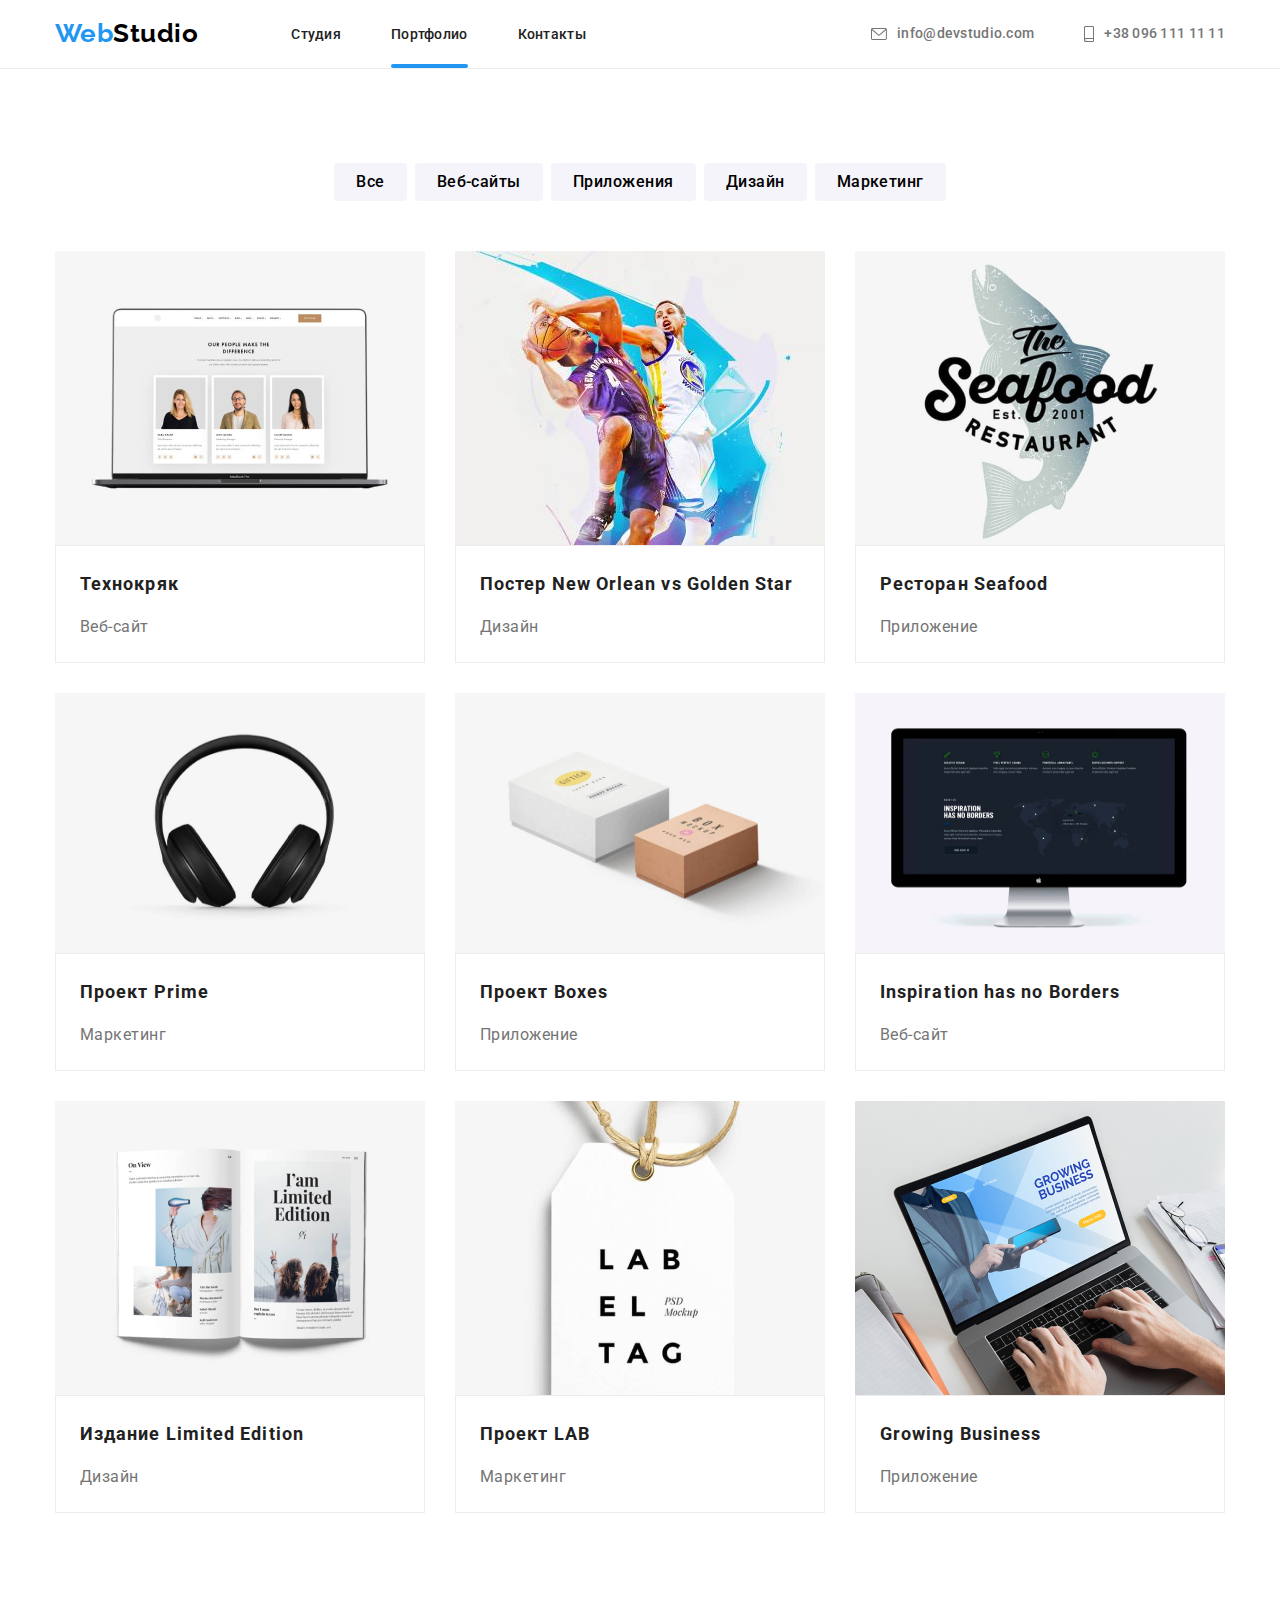
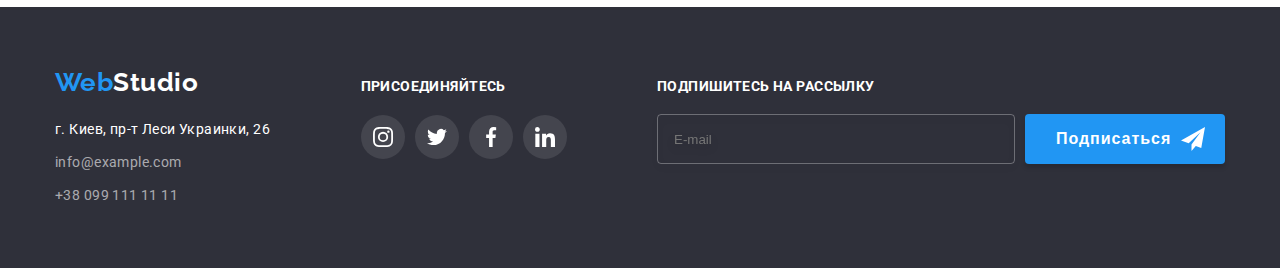
==== portfolio.html @ 91a2c008 "+" ====
<!DOCTYPE html>
<html lang="ru">
  <head>
    <meta charset="UTF-8" />
    <meta http-equiv="X-UA-Compatible" content="IE=edge" />
    <meta name="viewport" content="width=device-width, initial-scale=1.0" />
    <title>Portfolio</title>
    <link
      href="https://fonts.googleapis.com/css2?family=Oleo+Script&family=Raleway:wght@700&family=Roboto:wght@400;500;700;900&display=swap"
      rel="stylesheet"
    />
    <link
      rel="stylesheet"
      href="https://cdnjs.cloudflare.com/ajax/libs/modern-normalize/1.1.0/modern-normalize.min.css"
      integrity="sha512-wpPYUAdjBVSE4KJnH1VR1HeZfpl1ub8YT/NKx4PuQ5NmX2tKuGu6U/JRp5y+Y8XG2tV+wKQpNHVUX03MfMFn9Q=="
      crossorigin="anonymous"
      referrerpolicy="no-referrer"
    />
    <link rel="stylesheet" href="./css/styles.css" />
  </head>

  <body class="page">
    <!--header-->

    <header class="page-header header-portfolio">
      <div class="container">
        <nav class="nav-logo">
          <a href="/" class="logo"> <span class="logo-blu">Web</span>Studio</a>
          <ul class="site-nav">
            <li><a href="./index.html">Студия</a></li>
            <li class="bt-portfolio"><a href="./portfolio.html">Портфолио</a></li>
            <li class="bt-contakt"><a href="">Контакты</a></li>
          </ul>
        </nav>

        <ul class="contacts">
          <li class="contacts-mail">
            <a class="mail-link" href="mailto:info@devstudio.com">
              <svg class="mail">
                <use href="./image/symbol-defs-hover.svg#icon-mail"></use>
              </svg>
              info@devstudio.com
            </a>
          </li>
          <li class="contacts-tel">
            <a class="tel-link" href="tel:+380961111111">
              <svg class="tel">
                <use href="./image/symbol-defs-hover.svg#icon-smartphone"></use>
              </svg>
              +38 096 111 11 11
            </a>
          </li>
        </ul>
      </div>
    </header>
    <!--body-->

    <main>
      <section class="portfolio">
        <div class="container">
          <h1 class="visually-hidden">Фильтр</h1>
          <ul class="list-filter">
            <li><button type="button" class="filter-button">Все</button></li>
            <li><button type="button" class="filter-button">Веб-сайты</button></li>
            <li><button type="button" class="filter-button">Приложения</button></li>
            <li><button type="button" class="filter-button">Дизайн</button></li>
            <li><button type="button" class="filter-button">Маркетинг</button></li>
          </ul>
          <!-- </div> -->
          <!-- </section> -->

          <!-- <section class="portfolio-title-work"> -->
          <div class="portfolio-work">
            <h2 class="visually-hidden">work</h2>
            <ul class="work">
              <li>
                <div class="card-work">
                  <span class="img-work">
                    <img src="./image/8.jpg" alt="Технокряк" width="370" height="294" />

                    <p class="open-card">
                      Ресурс предлагает комплексные предложения с разным уровнем функционала и
                      сервисов. Все это позволит посетителю получить исчерпывающие сведения о
                      компании или частном лице.
                    </p>
                  </span>
                  <div class="card-work-name">
                    <h3 class="work-title">Технокряк</h3>
                    <p class="work-text">Веб-сайт</p>
                  </div>
                </div>
              </li>
              <li>
                <div class="card-work">
                  <span class="img-work"
                    ><img
                      class="img-work"
                      src="./image/9.jpeg"
                      alt="Постер New Orlean vs Golden Star"
                      width="370"
                      height="294"
                    />
                    <p class="open-card">
                      Ресурс предлагает комплексные предложения с разным уровнем функционала и
                      сервисов. Все это позволит посетителю получить исчерпывающие сведения о
                      компании или частном лице.
                    </p></span
                  >
                  <div class="card-work-name">
                    <h3 class="work-title">Постер New Orlean vs Golden Star</h3>
                    <p class="work-text">Дизайн</p>
                  </div>
                </div>
              </li>
              <li>
                <div class="card-work">
                  <span class="img-work"
                    ><img
                      class="img-work"
                      src="./image/10.jpg"
                      alt="Ресторан Seafood"
                      width="370"
                      height="294"
                    />
                    <p class="open-card">
                      Ресурс предлагает комплексные предложения с разным уровнем функционала и
                      сервисов. Все это позволит посетителю получить исчерпывающие сведения о
                      компании или частном лице.
                    </p></span
                  >

                  <div class="card-work-name">
                    <h3 class="work-title">Ресторан Seafood</h3>
                    <p class="work-text">Приложение</p>
                  </div>
                </div>
              </li>
              <li>
                <div class="card-work">
                  <span class="img-work"
                    ><img
                      class="img-work"
                      src="./image/11.jpg"
                      alt="Проект Prime"
                      width="370"
                      height="260"
                    />
                    <p class="open-card">
                      Ресурс предлагает комплексные предложения с разным уровнем функционала и
                      сервисов. Все это позволит посетителю получить исчерпывающие сведения о
                      компании или частном лице.
                    </p></span
                  >

                  <div class="card-work-name">
                    <h3 class="work-title">Проект Prime</h3>
                    <p class="work-text">Маркетинг</p>
                  </div>
                </div>
              </li>
              <li>
                <div class="card-work">
                  <span class="img-work"
                    ><img
                      class="img-work"
                      src="./image/12.jpg"
                      alt="Проект Boxes"
                      width="370"
                      height="260"
                    />
                    <p class="open-card">
                      Ресурс предлагает комплексные предложения с разным уровнем функционала и
                      сервисов. Все это позволит посетителю получить исчерпывающие сведения о
                      компании или частном лице.
                    </p></span
                  >

                  <div class="card-work-name">
                    <h3 class="work-title">Проект Boxes</h3>
                    <p class="work-text">Приложение</p>
                  </div>
                </div>
              </li>
              <li>
                <div class="card-work">
                  <span class="img-work"
                    ><img
                      class="img-work"
                      src="./image/13.jpg"
                      alt="Inspiration has no Borders"
                      width="370"
                      height="260"
                    />
                    <p class="open-card">
                      Ресурс предлагает комплексные предложения с разным уровнем функционала и
                      сервисов. Все это позволит посетителю получить исчерпывающие сведения о
                      компании или частном лице.
                    </p></span
                  >

                  <div class="card-work-name">
                    <h3 class="work-title">Inspiration has no Borders</h3>
                    <p class="work-text">Веб-сайт</p>
                  </div>
                </div>
              </li>
              <li>
                <div class="card-work">
                  <span class="img-work"
                    ><img
                      class="img-work"
                      src="./image/14.jpg"
                      alt="Издание Limited Edition"
                      width="370"
                      height="294"
                    />
                    <p class="open-card">
                      Ресурс предлагает комплексные предложения с разным уровнем функционала и
                      сервисов. Все это позволит посетителю получить исчерпывающие сведения о
                      компании или частном лице.
                    </p></span
                  >

                  <div class="card-work-name">
                    <h3 class="work-title">Издание Limited Edition</h3>
                    <p class="work-text">Дизайн</p>
                  </div>
                </div>
              </li>
              <li>
                <div class="card-work">
                  <span class="img-work"
                    ><img
                      class="img-work"
                      src="./image/15.jpg"
                      alt="Проект LAB"
                      width="370"
                      height="294"
                    />
                    <p class="open-card">
                      Ресурс предлагает комплексные предложения с разным уровнем функционала и
                      сервисов. Все это позволит посетителю получить исчерпывающие сведения о
                      компании или частном лице.
                    </p></span
                  >

                  <div class="card-work-name">
                    <h3 class="work-title">Проект LAB</h3>
                    <p class="work-text">Маркетинг</p>
                  </div>
                </div>
              </li>
              <li>
                <div class="card-work">
                  <span class="img-work"
                    ><img
                      class="img-work"
                      src="./image/16.jpg"
                      alt="Growing Business"
                      width="370"
                      height="294"
                    />
                    <p class="open-card">
                      Ресурс предлагает комплексные предложения с разным уровнем функционала и
                      сервисов. Все это позволит посетителю получить исчерпывающие сведения о
                      компании или частном лице.
                    </p></span
                  >

                  <div class="card-work-name">
                    <h3 class="work-title">Growing Business</h3>
                    <p class="work-text">Приложение</p>
                  </div>
                </div>
              </li>
            </ul>
          </div>
        </div>
      </section>
    </main>

    <!--footer-->

    <footer>
      <section class="section-footer">
        <div class="container">
          <div class="footer-adress-blok">
            <a href="/" class="logo logo-footer">
              <span class="logo-blu">Web</span><span class="logo-white">Studio</span></a
            >
            <address>
              <div class="adress">
                <ul class="adress-list">
                  <li class="logo-adress">
                    <a
                      href="https://www.google.com/maps/place/%D0%B1%D1%83%D0%BB.+%D0%9B%D0%B5%D1%81%D0%B8+%D0%A3%D0%BA%D1%80%D0%B0%D0%B8%D0%BD%D0%BA%D0%B8,+26,+%D0%9A%D0%B8%D0%B5%D0%B2,+02000/@50.4265807,30.5383858,17z/data=!3m1!4b1!4m5!3m4!1s0x40d4cf0e033ecbe9:0x57a4dffefec77da0!8m2!3d50.4265807!4d30.5383858"
                    >
                      г. Киев, пр-т Леси Украинки, 26</a
                    >
                  </li>

                  <li class="logo-mail"><a href="mailto:info@example.com">info@example.com</a></li>

                  <li class="logo-tel"><a href="tel:+380991111111">+38 099 111 11 11</a></li>
                </ul>
              </div>
              </div>
            </address>
          
          <div class="footer-social">
            <h3 class="footer-social-title">присоединяйтесь</h3>
            <ul class="footer-social-list">
              <li class="">
                <a href="./portfolio.html" class="social-link-footer">
                  <svg class="icon-team" widht="20px" height="20px">
                    <use href="./image/symbol-defs-hover.svg#icon-instagram"></use>
                  </svg>
                </a>
              </li>
              <li class="">
                <a href="./portfolio.html" class="social-link-footer">
                  <svg widht="20px" height="20px">
                    <use href="./image/symbol-defs-hover.svg#icon-twitter"></use>
                  </svg>
                </a>
              </li>
              <li class="">
                <a href="./portfolio.html" class="social-link-footer">
                  <svg widht="20px" height="20px">
                    <use href="./image/symbol-defs-hover.svg#icon-facebook"></use>
                  </svg>
                </a>
              </li>
              <li class="">
                <a href="./portfolio.html" class="social-link-footer">
                  <svg widht="20px" height="20px">
                    <use href="./image/symbol-defs-hover.svg#icon-linkedin"></use>
                  </svg>
                </a>
              </li>
            </ul>
          </div>
                       <div class="online-form">
                <h2 class="online__title">Подпишитесь на рассылку</h2>
                <div class="send">
                <label for="mail" class="online-label"></label>
                <input type="mailto" name="mail" id="mail-f" class="online-input" placeholder="E-mail"/>
                <button class="online-bt">Подписаться  <svg class="icon-send" width="24px" height="24px">
                  <use href='./image/symbol-defs-hover.svg#icon-send'></use>
                </svg></button>
               
              </div>
              </div>
        </div>
      </section>
    </footer>
  </body>
</html>
---- css/styles.css ----
/* html {
  box-sizing: border-box;
}
*,
*::before,
*::after {
  box-sizing: inherit;
  margin: 0;
} */

*,
*::before,
*::after {
  box-sizing: border-box;
  margin: 0px;
}

img {
  display: block;
}

:root {
  --primary-text-color: #757575;
  --title-text-color: #212121;
  --accent-text-color: #2196f3;
  --box-sizing: 1200px;
}
.page {
  background: #ffffff;
  color: var(--primary-text-color);
  font-family: roboto, sans-serif;
  letter-spacing: 0.03em;
}

ul {
  list-style: none;
  padding: 0px;
  margin: 0px;
}

h1,
h2,
h3,
h4,
h5,
h6,
p,
ul,
ol {
  box-sizing: border-box;
}

a {
  text-decoration: none;
}
.visually-hidden {
  position: absolute;
  width: 1px;
  height: 1px;
  margin: -1px;
  border: 0;
  padding: 0;
  white-space: nowrap;
  clip-path: inset(100%);
  clip: rect(0 0 0 0);
  overflow: hidden;
}

/* * * {
  outline: 2px solid red;
} */

.container {
  width: var(--box-sizing);
  margin-left: auto;
  margin-right: auto;
}

/* =====хедер======= */

.page-header {
  /* padding-top: 24px;
  padding-bottom: 25px; */
  background: #ffffff;
}

.page-header .container {
  box-sizing: border-box;
  width: var(--box-sizing);
  display: flex;
  /* height: 80px; */
  align-items: center;
  margin: auto;
  padding-left: 15px;
  padding-right: 15px;
  /* outline: 2px solid red; */
}

.nav-logo {
  display: flex;
  align-items: center;
  margin-left: 0px;
}
/* .page-header {
  display: flex;
  align-items: center;
} */

/* логотип */
.logo {
  font-family: 'Raleway';
  color: #000000;
  font-size: 26px;
  line-height: 1.2;
  font-weight: 700;
  text-decoration: none;
  margin-right: 93px;
}
.logo-blu {
  color: var(--accent-text-color);
}
/* навигация */
.site-nav {
  display: flex;
  flex-direction: row;
  gap: 50px;
}

.site-nav li {
  padding-top: 24px;
  padding-bottom: 25px;
}

.site-nav a {
  color: var(--title-text-color);
  font-size: 14px;
  letter-spacing: 0.02em;
  font-weight: 500;
  font-size: 14px;
  line-height: 1.14;
  transition-property: color;
  transition-duration: 250ms;
  transition-timing-function: cubic-bezier(0.4, 0, 0.2, 1);
}
.site-nav a:hover,
.site-nav a:focus {
  color: var(--accent-text-color);
}
/* контакты */
.contacts a {
  color: var(--primary-text-color);
  font-weight: 500;
  font-size: 14px;
  line-height: 1.14;
  letter-spacing: 0.02em;
  text-decoration: none;
  margin: 0;
  display: flex;
  align-items: center;
  justify-content: space-between;
}
.contacts {
  display: flex;
  gap: 50px;
  margin-left: auto;
  align-items: center;
}

.mail-link {
  transition-property: color;
  transition-duration: 250ms;
  transition-timing-function: cubic-bezier(0.4, 0, 0.2, 1);
}

.tel-link {
  transition-property: color;
  transition-duration: 250ms;
  transition-timing-function: cubic-bezier(0.4, 0, 0.2, 1);
}

.contacts-mail:hover a,
.contacts-tel:hover a,
.contacts-mail:hover .mail,
.contacts-tel:hover .tel,
.contacts a:focus,
.contacts .mail-link:focus svg,
.contacts .tel-link:focus svg {
  color: var(--accent-text-color);
  fill: var(--accent-text-color);
}
.mail {
  display: block;
  width: 16px;
  height: 12px;
  padding: 0;
  border: 0;
  margin-right: 10px;
  fill: var(--primary-text-color);
  transition-property: fill;
  transition-duration: 250ms;
  transition-timing-function: cubic-bezier(0.4, 0, 0.2, 1);
}
.tel {
  display: block;
  width: 10px;
  height: 16px;
  padding: 0;
  border: 0;
  margin-right: 10px;
  fill: var(--primary-text-color);
  transition-property: fill;
  transition-duration: 250ms;
  transition-timing-function: cubic-bezier(0.4, 0, 0.2, 1);

  /* outline: 2px solid red; */
}

/* .bt-studio{
border-bottom: #2196f3 4px solid;
border-radius: 4px;
} */

.bt-studio,
.bt-portfolio {
  position: relative;
}

.bt-studio::after,
.bt-portfolio::after {
  content: '';
  position: absolute;
  width: 100%;
  height: 4px;
  background: #2196f3;
  border-radius: 2px;

  bottom: 0;
  left: 0%;
  /* transform: translateY(-100%); */
}

/*========= hero ===========*/

.hero {
  padding-top: 200px;
  padding-bottom: 200px;
  background-color: #c4c4c4;
  background-image: linear-gradient(rgba(47, 48, 58, 0.4), rgba(47, 48, 58, 0.4)),
    url(../image/hero.jpeg);
  max-width: 1600px;
  background-position: 50% 50%;
  background-repeat: no-repeat;
  margin: auto;
}

.hero .container {
  width: 1200px;
  margin: auto;
}

/* .hero ::before {
  display: block;
  background-image: url(../image/hero.jpeg);
  background: rgba(47, 48, 58, 0.4);
  background-size: contain;
  background-position: center;
} */

.hero-title,
.hero-button {
  color: #ffffff;
  /* color: #1fda9b; */
}
.hero-title {
  width: 696px;
  font-weight: 900;
  font-size: 44px;
  line-height: 1.36;
  text-align: center;
  letter-spacing: 0.06em;
  margin: auto;
  padding-bottom: 30px;
}

/* button */
.hero-button {
  /* width: 200px;
  height: 50px; */
  background-color: #2196f3;
  font-family: inherit;
  box-shadow: 0px 4px 4px rgba(0, 0, 0, 0.15);
  border-radius: 4px;
  font-weight: 700;
  font-size: 16px;
  line-height: 1.88;
  display: flex;
  /* align-items: center; */
  text-align: center;
  letter-spacing: 0.06em;
  cursor: pointer;
  margin: auto;
  padding: 10px 32px;
  /* box-sizing: border-box;
  width: 200px;
  height: 50px; */
}
/* ===== Accent section =======*/
.box {
  width: 270px;
  height: 120px;
  background: #f5f4fa;
  border-radius: 4px;
  /* outline: 2px solid red; */
  display: flex;
  justify-content: center;
  align-items: center;
  /* padding: 25px 100px; */
  /* margin-bottom: 30px; */
}
.section-accent {
  padding-top: 94px;
  padding-bottom: 94px;
}

.section-accent .container {
  width: var(--box-sizing);
  margin: auto;
  padding-left: 15px;
  padding-right: 15px;
}

.proba {
  display: flex;
  justify-content: space-between;
}

.accent-text {
  width: 270px;
  height: 101px;
  /* margin-right: 30px; */
  /* padding: 0px; */
}

.section-title {
  color: var(--title-text-color);
  font-weight: 700;
  font-size: 14px;
  line-height: 1.14;
  letter-spacing: 0.03em;
  text-transform: uppercase;
  padding-bottom: 10px;
  padding-top: 30px;
}

.section-text {
  font-size: 14px;
  line-height: 1.71;
  letter-spacing: 0.03em;
  box-sizing: border-box;
  width: 270px;
}

/* ========About================= */
.secction-about {
  padding-bottom: 94px;
}

.secction-about .container {
  width: var(--box-sizing);
  margin: auto;
  padding-left: 15px;
  padding-right: 15px;
}
.section-about-title {
  color: var(--title-text-color);
  font-weight: 700;
  font-size: 36px;
  line-height: 1.17;
  text-align: center;
  letter-spacing: 0.03em;
  /* padding-top: 94px; */
  justify-content: center;
  margin-bottom: 50px;
}
.about-list {
  padding: 0px;
  /* padding-bottom: 94px; */
  box-sizing: border-box;
  display: flex;
  flex-wrap: wrap;
  gap: 30px;
  margin-left: auto;
  margin-right: auto;
  justify-content: center;
}

.about-img {
  position: relative;
}

.about-legend {
  position: absolute;

  font-weight: 700;
  font-size: 14px;
  line-height: 1.14;
  text-align: center;
  /* letter-spacing: 0.03em; */
  text-transform: uppercase;
  color: #ffffff;
  background: rgba(47, 48, 58, 0.8);
  width: 100%;
  padding: 27px;
  bottom: 0;
}

.about {
  width: var(--box-sizing);
}

/* ==============================Team============== */

.section-title-team {
  padding-top: 94px;
  background: #f5f4fa;
  padding-bottom: 94px;
}

.section-title-team .container {
  width: var(--box-sizing);
  margin: auto;
  padding-left: 15px;
  padding-right: 15px;
}

/* .team-vizitka {
  display: flex;
  flex-direction: row;
} */

.section-team-title {
  color: var(--title-text-color);
  font-weight: 700;
  font-size: 36px;
  line-height: 1.17;
  text-align: center;
  letter-spacing: 0.03em;
  box-sizing: border-box;
  margin-bottom: 50px;
  /* outline: 2px solid red; */
  /* margin-bottom: 50px; */
}

.card-team {
  width: 270px;
  height: auto;
  padding-bottom: 30px;
  border-radius: 0px 0px 4px 4px;
  box-shadow: 0px 1px 3px rgba(0, 0, 0, 0.12), 0px 1px 1px rgba(0, 0, 0, 0.14),
    0px 2px 1px rgba(0, 0, 0, 0.2);
  background-color: #ffffff;
  display: flex;
  flex-direction: column;
}

.blok-name {
  padding-top: 30px;
  display: flex;
  flex-direction: column;
  justify-items: center;
  align-items: center;
  gap: 10px;
}
.team-title {
  color: var(--title-text-color);
  font-weight: 500;
  font-size: 16px;
  line-height: 1.2;
  text-align: center;
  letter-spacing: 0.03em;
  /* padding-bottom: 10px; */
}

.team-text {
  font-size: 16px;
  line-height: 1.2;
  text-align: center;
  letter-spacing: 0.03em;
  margin-bottom: 16px;
}

.team-list {
  padding: 0px;
  display: flex;
  flex-wrap: wrap;
  justify-content: center;
  gap: 30px;
  padding: 0px;
}
/* .social {
  display: flex;
  flex-direction: column;
  width: 270px;
  height: 44px;
  flex-direction: row;
  align-content: center;
  justify-content: space-around;
  margin: auto;
} */

.social-cart {
  width: 44px;
  height: 44px;
  border-radius: 50%;
  padding: 0;
  margin: 0;
  fill: var(--primary-text-color);
  /* outline: 2px solid red; */
}
*/

/* .icon-social {
  width: 20px;
  height: 20px;
} */



/* .social :focus .social-cart,
.social :focus {
  background-color: var(--accent-text-color);
  fill: #ffffff;
} */
.item-team {
  display: flex;
  justify-content: center;
  gap: 10px;
}

.team-social {
  display: flex;
  justify-content: center;
  align-items: center;
  gap: 10px;
}

.social-link {
  width: 44px;
  height: 44px;
  border-radius: 50%;
  fill: #afb1b8;
  display: flex;
  justify-content: center;
  align-items: center;
  transition-property: background-color, fill;
  transition-duration: 250ms;
  transition-timing-function: cubic-bezier(0.4, 0, 0.2, 1);
}

.social-link:hover,
.social-link:focus {
  background-color: var(--accent-text-color);
  fill: #ffffff;
}

/* ===============================KLIENT======================= */
.klient {
  padding-top: 94px;
  padding-bottom: 94px;
}
.contaner .container {
  width: var(--box-sizing);
  margin: auto;
  padding-left: 15px;
  padding-right: 15px;
}
.klient-title {
  color: var(--title-text-color);
  font-weight: 700;
  font-size: 36px;
  line-height: 1.17;
  text-align: center;
  letter-spacing: 0.03em;
}
.klient-compani {
  display: flex;
  flex-wrap: nowrap;
  justify-content: space-between;
  padding-left: 15px;
  padding-right: 15px;
  margin-top: 50px;
  /* outline: 2px solid wheat; */
}
/* width: 170px;
height: 92px;
left: 615px;
top: 2493px;

border: 1px solid #AFB1B8;
border-radius: 4px; */

.card-company {
  box-sizing: border-box;
  width: 170px;
  height: 92px;
  border: 1px solid #afb1b8;
  border-radius: 4px;
  display: flex;
  justify-content: center;
  align-items: center;
  object-fit: fill;
  transition-property: border-color;
  transition-duration: 250ms;
  transition-timing-function: cubic-bezier(0.4, 0, 0.2, 1);

  /* outline: 2px solid blue; */
}
.icon-klient {
  width: 106px;
  height: 60px;
  fill: #afb1b8;
  transition-property: fill;
  transition-duration: 250ms;
  transition-timing-function: cubic-bezier(0.4, 0, 0.2, 1);
}

.icon-team {
  flex: var(--primary-text-color);
}
/* 
.linkpo {
}

.klient-package,
.linkpo,
.icon-klient .klient-package,
.card-company {
} */

/* .klient-package:hover, */
.card-company:hover,
/* .linkpo:hover, */
.card-company:hover  .icon-klient {
  border-color: var(--accent-text-color);
  fill: var(--accent-text-color);
}
.card-company:focus,
.linkpo:focus,
.linkpo:focus .icon-klient {
  border-color: var(--accent-text-color);
  fill: var(--accent-text-color);
}

/* outline: 2px solid red; */

/*----------------------- footer ----------------------- */

.section-footer {
  padding-top: 60px;
  padding-bottom: 60px;
}

.section-footer .container {
  width: var(--box-sizing);
  margin: auto;
  width: var(--box-sizing);
  margin: auto;
  padding-left: 15px;
  padding-right: 15px;
  display: flex;
  justify-content: space-between;
  align-items: baseline;
  gap: 70px;
}

.footer-social-list {
  display: flex;
  justify-content: start;
  gap: 10px;
}

.section-footer {
  background-color: #2f303a;
}

.logo-white {
  color: #ffffff;
}

.adress {
  margin-top: 20px;
}
.adress ul {
  display: flex;
  flex-direction: column;
  gap: 9px;
}

.logo-footer {
  display: inline-block;
  padding-left: 0px;
  margin: 0px;
}
.logo-adress a {
  color: #ffffff;
  font-size: 14px;
  line-height: 1.71;
  letter-spacing: 0.03em;
  text-decoration: none;
  font-style: normal;
  display: inline-block;
  /* padding-top: 10px; */
}
.logo-mail a,
.logo-tel a {
  color: rgba(255, 255, 255, 0.6);
  font-size: 14px;
  line-height: 1.71;
  letter-spacing: 0.03em;
  text-decoration: none;
  font-style: normal;
  display: inline-block;
  /* padding-top: 9px; */
}

.adres-list {
  padding: 0px;
}

.footer-social-title {
  font-weight: 700;
  font-size: 14px;
  line-height: 1.14;
  letter-spacing: 0.03em;
  text-transform: uppercase;
  color: #ffffff;
  margin-bottom: 20px;
}

.social-link-footer {
  width: 44px;
  height: 44px;
  border-radius: 50%;
  display: flex;
  justify-content: center;
  align-items: center;
  background: rgba(255, 255, 255, 0.1);
  fill: #ffffff;
  transition-property: background-color;
  transition-duration: 250ms;
  transition-timing-function: cubic-bezier(0.4, 0, 0.2, 1);
}

.social-link-footer:hover,
.social-link-footer:focus {
  background-color: var(--accent-text-color);
}

.online-form {
}

.online__title {
  font-weight: 700;
  font-size: 14px;
  line-height: 16px1.14;
  letter-spacing: 0.03em;
  text-transform: uppercase;
  color: #ffffff;
}

.online-input {
  margin-top: 20px;
  width: 358px;
  height: 50px;
  background-color: transparent;
  border: 1px solid rgba(255, 255, 255, 0.3);
  filter: drop-shadow(0px 4px 4px rgba(0, 0, 0, 0.15));
  border-radius: 4px;
  color: #ffffff;
  padding-left: 16px;
}

.online-bt {
  width: 200px;
  height: 50px;
  font-weight: 700;
  font-size: 16px;
  line-height: 1.88;
  display: flex;
  align-items: center;
  text-align: center;
  letter-spacing: 0.06em;
  background-color: var(--accent-text-color);
  color: #ffffff;
  box-shadow: 0px 4px 4px rgba(0, 0, 0, 0.15);
  border-radius: 4px;
  border-color: transparent;
  padding-left: 29px;
  margin-left: 10px;
}

.send {
  display: flex;
  align-items: flex-end;
}

.icon-send {
  margin-left: 10px;
  fill: #ffffff;
}
/* =======================================Portfolio========================================= */

.header-portfolio {
  border-bottom-width: 1px;
  border-bottom-style: solid;
  border-bottom-color: #ececec;
}

/* ----Portfolio button----- */

.portfolio {
  padding: 94px 0px;
}
.portfolio .container {
  max-width: 1200px;
  margin: auto;
  padding: 0px 15px;
}

.filter-button {
  background: #f5f4fa;
  border-radius: 4px;
  font-family: inherit;
  font-weight: 500;
  font-size: 16px;
  line-height: 1.62;
  letter-spacing: 0.03em;
  cursor: pointer;
  border: 0;
  padding-top: 6px;
  padding-bottom: 6px;
  padding-left: 22px;
  padding-right: 22px;
  transition-property: background-color, color;
  transition-duration: 250ms;
  transition-timing-function: cubic-bezier(0.4, 0, 0.2, 1);
}

.filter-button:hover,
.filter-button:focus {
  background-color: var(--accent-text-color);
  color: #ffffff;
  box-shadow: 0px 1px 1px rgba(0, 0, 0, 0.12), 0px 4px 4px rgba(0, 0, 0, 0.06),
    1px 4px 6px rgba(0, 0, 0, 0.16);
}

.list-filter {
  padding: 0px;
  display: flex;
  flex-wrap: wrap;
  justify-content: center;
  gap: 8px;
  margin-bottom: 50px;
}

/* ========== Portfolio work ==========*/

.portfolio-title-work {
  width: var(--box-sizing);
  margin: auto;
  margin-bottom: 94px;
}

.portfolio-work {
  justify-content: center;
}

.work {
  display: flex;
  flex-wrap: wrap;
  gap: 30px;
  padding: 0px;
  /* width: var(--box-sizing); */
  justify-content: center;
}

.card-work {
  display: flex;
  flex-direction: column;
  transition-property: box-shadow;
  transition-duration: 250ms;
  transition-timing-function: cubic-bezier(0.4, 0, 0.2, 1);
}

.card-work:hover,
.card-work:focus {
  box-shadow: 0px 1px 1px rgba(0, 0, 0, 0.12), 0px 4px 4px rgba(0, 0, 0, 0.06),
    1px 4px 6px rgba(0, 0, 0, 0.16);
}

.card-work-name {
  padding: 20px 24px;
  display: flex;
  flex-direction: column;
  gap: 10px;
  border: 1px solid #ececec;
}
.work-title {
  color: var(--title-text-color);
  font-weight: 700;
  font-size: 18px;
  line-height: 2;
  letter-spacing: 0.06em;
}
.work-text {
  font-size: 16px;
  line-height: 1.88;
  letter-spacing: 0.03em;
}

.img-work {
  /* content: ''; */
  position: relative;
  overflow: hidden;
}

.open-card {
  content: '';
  position: absolute;
  background: rgba(33, 150, 243, 0.9);
  font-weight: 400;
  font-size: 18px;
  line-height: 1.56;
  letter-spacing: 0.03em;
  padding: 63px 24px;
  color: #ffffff;
  transform: translateY(0%);
  transition-property: transform;
  transition-duration: 250ms;
  transition-timing-function: cubic-bezier(0.4, 0, 0.2, 1);
}

.card-work:hover .open-card {
  transform: translateY(-100%);
}

/* ================MODEL======================= */
.backdrop {
  width: 100%;
  height: 100%;
  background: rgba(0, 0, 0, 0.2);
  position: fixed;
  top: 0;
  transition-property: cubic-bezier, visibility, pointer-events, opacity;
  transition-duration: 450ms;
  transition-timing-function: cubic-bezier(0.4, 0, 0.2, 1);
}

.backdrop.is-hidden .model {
  transform: translate(-50%, -50%) scale(0.1);
}

.model {
  position: absolute;
  width: 528px;
  min-height: 581px;
  background: #ffffff;
  box-shadow: 0px 1px 3px rgba(0, 0, 0, 0.12), 0px 1px 1px rgba(0, 0, 0, 0.14),
    0px 2px 1px rgba(0, 0, 0, 0.2);
  border-radius: 4px;
  top: 50%;
  left: 50%;
  transform: translate(-50%, -50%) scale(1);
  transition: 400ms linear;
  padding: 40px 40px;
}

.model-button {
  position: absolute;
  width: 30px;
  height: 30px;
  border: 1px solid rgba(0, 0, 0, 0.1);
  background: transparent;
  border-radius: 50%;
  right: 8px;
  top: 8px;
  padding: 0;
  display: flex;
  align-items: center;
  justify-content: center;
}

.model-button svg:hover,
.model-button:focus svg {
  fill: var(--accent-text-color);
}
/* .close {
  justify-items: center;
  align-items: center;
  fill: #000000;
} */

.is-hidden {
  visibility: hidden;
  opacity: 0;
  pointer-events: none;
}

.model-titl {
  font-weight: 700;
  font-size: 20px;
  line-height: 1.15;
  text-align: center;
  letter-spacing: 0.03em;
  margin-bottom: 12px;
  color: #212121;
}

.model-label span,
.model-koment span {
  font-weight: 400;
  font-size: 12px;
  line-height: 1.17;
  letter-spacing: 0.01em;
  color: #757575;
}

.model-koment-text {
  resize: none;
  color: #757575;
  width: 100%;
  height: 140px;
  border: 1px solid rgba(33, 33, 33, 0.2);
  border-radius: 4px;
  margin-bottom: 10px;
  margin-top: 4px;
  outline: none;
}
.model-koment-text::placeholder {
  color: rgba(117, 117, 117, 0.5);
  padding-left: 16px;
  padding-top: 12px;
  transition-property: border-color;
  transition-duration: 250ms;
  transition-timing-function: cubic-bezier(0.4, 0, 0.2, 1);
}

.imput-wrap {
  position: relative;
  margin-bottom: 10px;
  margin-top: 4px;
}

.model-icon {
  position: absolute;
  left: 0;
  top: 50%;
  transform: translate(50%, -50%);
  margin: 0;
}
.model-input {
  width: 100%;
  height: 40px;
  border: 1px solid rgba(33, 33, 33, 0.2);
  border-radius: 4px;
  padding-left: 40px;
  outline: none;
  transition-property: border-color;
  transition-duration: 250ms;
  transition-timing-function: cubic-bezier(0.4, 0, 0.2, 1);
}

.model-input:hover,
.model-koment-text:hover {
  border-color: var(--accent-text-color);
}
.model-input:focus + svg {
  fill: var(--accent-text-color);
}
.model-input:focus,
.model-koment-text:focus {
  border-color: var(--accent-text-color);
}

.model-bt {
  font-weight: 700;
  font-size: 16px;
  line-height: 1.88;
  display: flex;
  /* align-items: center;
  text-align: center; */
  letter-spacing: 0.06em;
  color: #ffffff;
  width: 200px;
  height: 50px;
  background: #2196f3;
  box-shadow: 0px 4px 4px rgba(0, 0, 0, 0.15);
  border-radius: 4px;
  padding: 10px 56px;
  margin: auto;
  margin-top: 30px;
}

.check-text {
  color: var(--primary-text-color);
  font-weight: 400;
  font-size: 14px;
  line-height: 1.71;
  letter-spacing: 0.03em;
  display: flex;
  align-items: center;
  /* justify-items: center; */
  margin-left: 13px;
}
.check-text a {
  font-weight: 400;
  font-size: 14px;
  line-height: 1.71;
  letter-spacing: 0.03em;
  text-decoration-line: underline;
  color: #2196f3;
}

.check-text::before {
  content: '';
  width: 16px;
  height: 15px;
  border: #000000 2px solid;
  border-radius: 2px;
  margin-right: 7px;
  transition-property: border-color;
  transition-duration: 250ms;
  transition-timing-function: cubic-bezier(0.4, 0, 0.2, 1);
}
.input-check:checked + .check-text::before {
  background-color: var(--accent-text-color);
  border: transparent;
  background-image: url(../image/check.svg);
  fill: #ffffff;
  background-repeat: no-repeat;
  background-position: center;
}
.input-check:focus + .check-text::before {
  border-color: #2196f3;
}
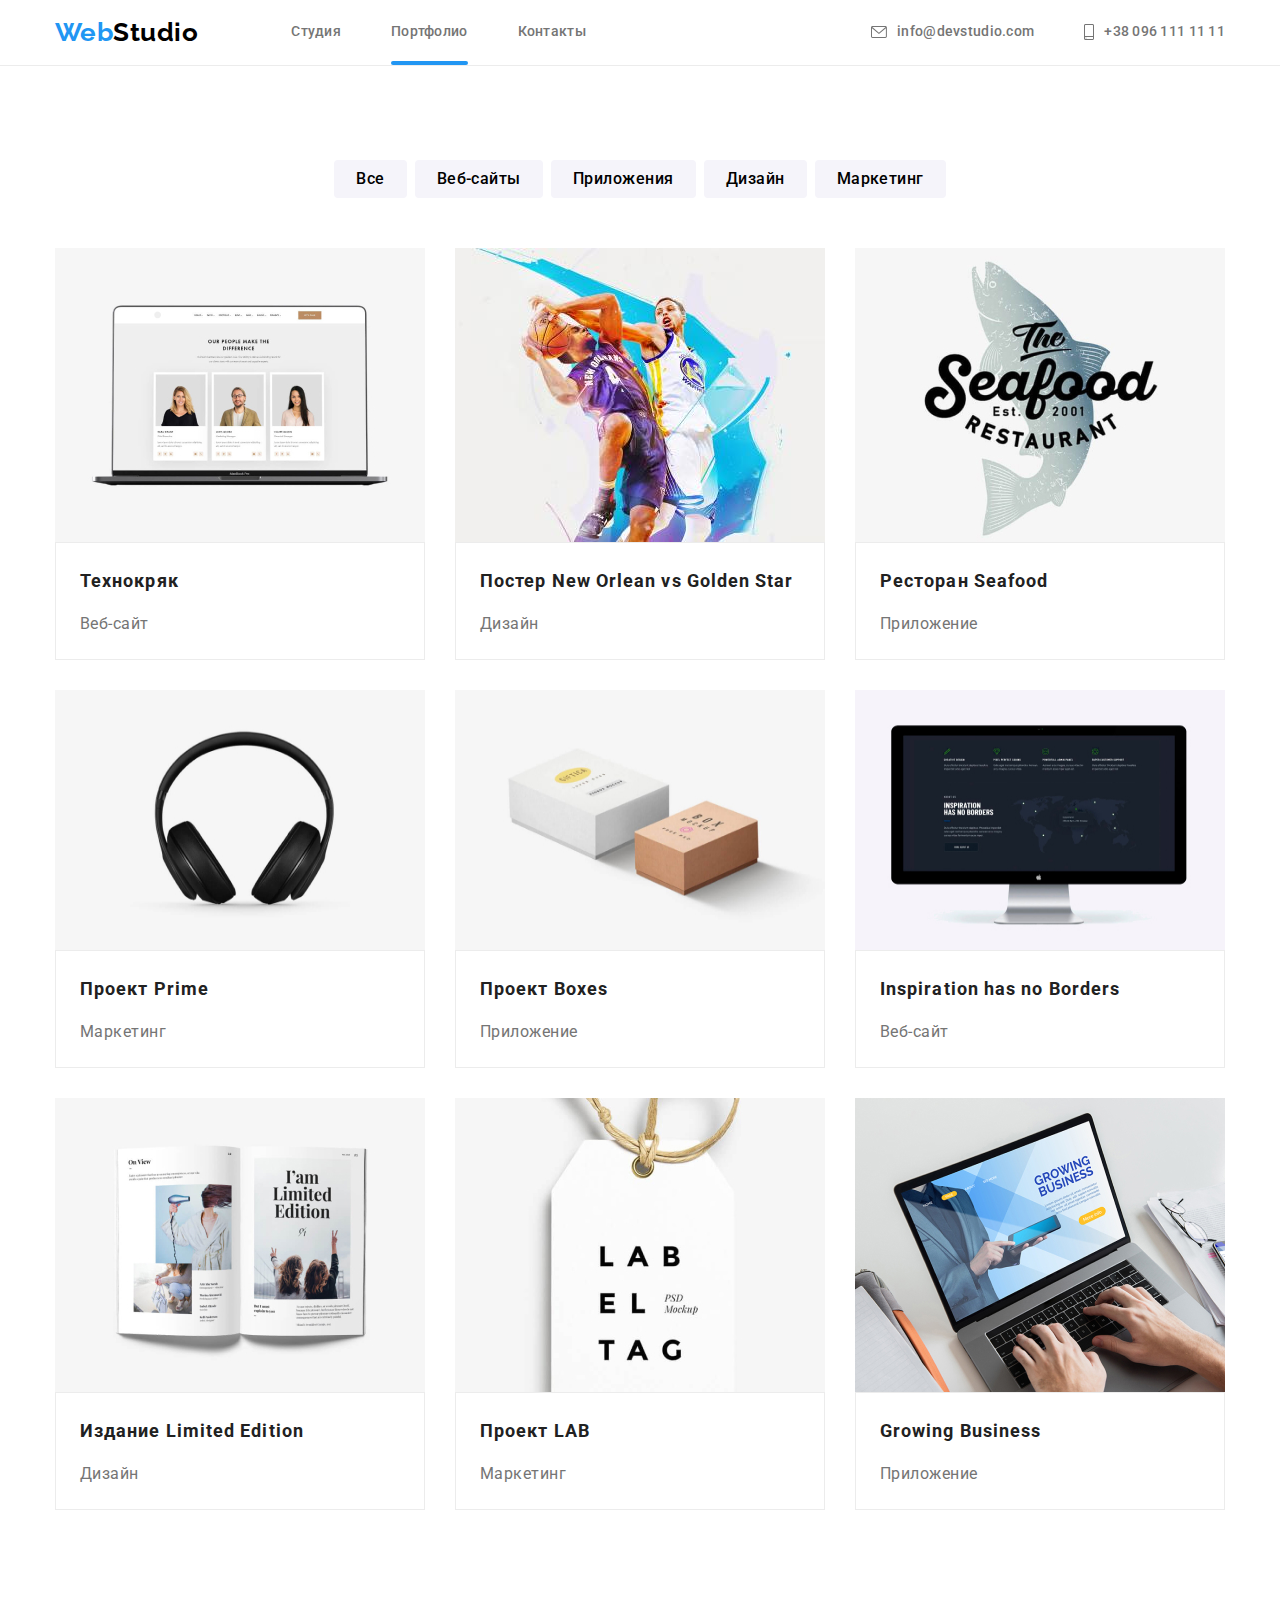
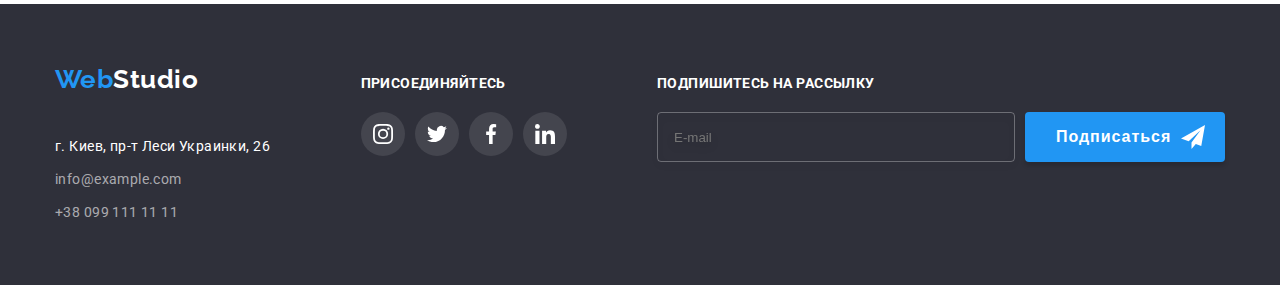
==== commit 30139968: "БЭМ index.html" ====
--- a/portfolio.html
+++ b/portfolio.html
@@ -22,37 +22,37 @@
   <body class="page">
     <!--header-->
 
-    <header class="page-header header-portfolio">
-      <div class="container">
-        <nav class="nav-logo">
-          <a href="/" class="logo"> <span class="logo-blu">Web</span>Studio</a>
-          <ul class="site-nav">
-            <li><a href="./index.html">Студия</a></li>
-            <li class="bt-portfolio"><a href="./portfolio.html">Портфолио</a></li>
-            <li class="bt-contakt"><a href="">Контакты</a></li>
-          </ul>
-        </nav>
-
-        <ul class="contacts">
-          <li class="contacts-mail">
-            <a class="mail-link" href="mailto:info@devstudio.com">
-              <svg class="mail">
-                <use href="./image/symbol-defs-hover.svg#icon-mail"></use>
-              </svg>
-              info@devstudio.com
-            </a>
-          </li>
-          <li class="contacts-tel">
-            <a class="tel-link" href="tel:+380961111111">
-              <svg class="tel">
-                <use href="./image/symbol-defs-hover.svg#icon-smartphone"></use>
-              </svg>
-              +38 096 111 11 11
-            </a>
-          </li>
+  <header class="header header-portfolio">
+    <div class="container">
+      <nav class="header__nav">
+        <a href="/" class="logo"> <span class="logo-blu">Web</span>Studio</a>
+        <ul class="header__list ">
+          <li class="header__item"><a class="header__link " href="./index.html">Студия</a></li>
+          <li class="header__item"><a class="header__link portfol" href="./portfolio.html">Портфолио</a></li>
+          <li class="header__item"><a class="header__link" href="">Контакты</a></li>
         </ul>
-      </div>
-    </header>
+      </nav>
+  
+      <ul class="header__list">
+        <li class="header__item">
+          <a class="header__link" href="mailto:info@devstudio.com">
+            <svg class="header__icon" width="16px" height="12px">
+              <use href="./image/symbol-defs-hover.svg#icon-mail"></use>
+            </svg>
+            info@devstudio.com
+          </a>
+        </li>
+        <li class="header__item">
+          <a class="header__link" href="tel:+380961111111">
+            <svg class="header__icon" width="10px" height="16px">
+              <use href="./image/symbol-defs-hover.svg#icon-smartphone"></use>
+            </svg>
+            +38 096 111 11 11
+          </a>
+        </li>
+      </ul>
+    </div>
+  </header>
     <!--body-->
 
     <main>
@@ -281,78 +281,75 @@
 
     <!--footer-->
 
-    <footer>
-      <section class="section-footer">
-        <div class="container">
-          <div class="footer-adress-blok">
-            <a href="/" class="logo logo-footer">
-              <span class="logo-blu">Web</span><span class="logo-white">Studio</span></a
-            >
-            <address>
-              <div class="adress">
-                <ul class="adress-list">
-                  <li class="logo-adress">
-                    <a
-                      href="https://www.google.com/maps/place/%D0%B1%D1%83%D0%BB.+%D0%9B%D0%B5%D1%81%D0%B8+%D0%A3%D0%BA%D1%80%D0%B0%D0%B8%D0%BD%D0%BA%D0%B8,+26,+%D0%9A%D0%B8%D0%B5%D0%B2,+02000/@50.4265807,30.5383858,17z/data=!3m1!4b1!4m5!3m4!1s0x40d4cf0e033ecbe9:0x57a4dffefec77da0!8m2!3d50.4265807!4d30.5383858"
-                    >
-                      г. Киев, пр-т Леси Украинки, 26</a
-                    >
-                  </li>
-
-                  <li class="logo-mail"><a href="mailto:info@example.com">info@example.com</a></li>
-
-                  <li class="logo-tel"><a href="tel:+380991111111">+38 099 111 11 11</a></li>
-                </ul>
+      <footer>
+        <section class="footer">
+          <div class="container">
+            <div>
+              <a href="#" class="logo logo-footer">
+                <span class="logo-blu">Web</span><span class="logo-white">Studio</span></a>
+              <address>
+                <div class="footer__adress">
+                  <ul class="footer_list">
+                    <li class="footer__item">
+                      <a class="footer__link map" href="https://goo.gl/maps/8XeGV7SfHETVNLHK6">
+                        г. Киев, пр-т Леси Украинки, 26</a>
+                    </li>
+                    <li class="footer__item">
+                      <a class="footer__link contact" href="mailto:info@example.com">info@example.com</a>
+                    </li>
+                    <li class="footer__item">
+                      <a class="footer__link contact" href="tel:+380991111111">+38 099 111 11 11</a>
+                    </li>
+                  </ul>
+                </div>
+              </address>
+            </div>
+      
+            <div class="footer__social">
+              <h3 class="footer__title">присоединяйтесь</h3>
+              <ul class="footer__list">
+                <li class="footer__item">
+                  <a class="footer__link icon" href="#">
+                    <svg widht="20px" height="20px">
+                      <use href="./image/symbol-defs-hover.svg#icon-instagram"></use>
+                    </svg>
+                  </a>
+                </li>
+                <li class="ooter__item">
+                  <a class="footer__link icon" href="#">
+                    <svg widht="20px" height="20px">
+                      <use href="./image/symbol-defs-hover.svg#icon-twitter"></use>
+                    </svg>
+                  </a>
+                </li>
+                <li class="footer__item">
+                  <a class="footer__link icon" href="#">
+                    <svg widht="20px" height="20px">
+                      <use href="./image/symbol-defs-hover.svg#icon-facebook"></use>
+                    </svg>
+                  </a>
+                </li>
+                <li class="footer__item">
+                  <a class="footer__link icon" href="#">
+                    <svg widht="20px" height="20px">
+                      <use href="./image/symbol-defs-hover.svg#icon-linkedin"></use>
+                    </svg>
+                  </a>
+                </li>
+              </ul>
+            </div>
+            <div class="footer__online">
+              <h2 class="footer__title">Подпишитесь на рассылку</h2>
+              <div class="footer__send">
+                <label for="mail" class="footer__label"></label>
+                <input type="mailto" name="mail" id="mail-f" class="footer__input" placeholder="E-mail" />
+                <button class="footer__bt">Подписаться <svg class="footer__icon" width="24px" height="24px">
+                    <use href='./image/symbol-defs-hover.svg#icon-send'></use>
+                  </svg></button>
               </div>
-              </div>
-            </address>
-          
-          <div class="footer-social">
-            <h3 class="footer-social-title">присоединяйтесь</h3>
-            <ul class="footer-social-list">
-              <li class="">
-                <a href="./portfolio.html" class="social-link-footer">
-                  <svg class="icon-team" widht="20px" height="20px">
-                    <use href="./image/symbol-defs-hover.svg#icon-instagram"></use>
-                  </svg>
-                </a>
-              </li>
-              <li class="">
-                <a href="./portfolio.html" class="social-link-footer">
-                  <svg widht="20px" height="20px">
-                    <use href="./image/symbol-defs-hover.svg#icon-twitter"></use>
-                  </svg>
-                </a>
-              </li>
-              <li class="">
-                <a href="./portfolio.html" class="social-link-footer">
-                  <svg widht="20px" height="20px">
-                    <use href="./image/symbol-defs-hover.svg#icon-facebook"></use>
-                  </svg>
-                </a>
-              </li>
-              <li class="">
-                <a href="./portfolio.html" class="social-link-footer">
-                  <svg widht="20px" height="20px">
-                    <use href="./image/symbol-defs-hover.svg#icon-linkedin"></use>
-                  </svg>
-                </a>
-              </li>
-            </ul>
+            </div>
           </div>
-                       <div class="online-form">
-                <h2 class="online__title">Подпишитесь на рассылку</h2>
-                <div class="send">
-                <label for="mail" class="online-label"></label>
-                <input type="mailto" name="mail" id="mail-f" class="online-input" placeholder="E-mail"/>
-                <button class="online-bt">Подписаться  <svg class="icon-send" width="24px" height="24px">
-                  <use href='./image/symbol-defs-hover.svg#icon-send'></use>
-                </svg></button>
-               
-              </div>
-              </div>
-        </div>
-      </section>
-    </footer>
+        </section>
+      </footer>
   </body>
 </html>
--- a/css/styles.css
+++ b/css/styles.css
@@ -53,6 +53,11 @@
 a {
   text-decoration: none;
 }
+/* 
+address {
+  text-decoration: none;
+} */
+
 .visually-hidden {
   position: absolute;
   width: 1px;
@@ -66,45 +71,31 @@
   overflow: hidden;
 }
 
-/* * * {
-  outline: 2px solid red;
-} */
-
 .container {
   width: var(--box-sizing);
   margin-left: auto;
   margin-right: auto;
-}
-
-/* =====хедер======= */
-
-.page-header {
-  /* padding-top: 24px;
-  padding-bottom: 25px; */
-  background: #ffffff;
-}
-
-.page-header .container {
+  padding-left: 15px;
+  padding-right: 15px;
+}
+
+/* =================================хедер======= */
+
+
+.header .container {
   box-sizing: border-box;
   width: var(--box-sizing);
   display: flex;
   /* height: 80px; */
   align-items: center;
   margin: auto;
-  padding-left: 15px;
-  padding-right: 15px;
-  /* outline: 2px solid red; */
-}
-
-.nav-logo {
+}
+
+.header__nav {
   display: flex;
   align-items: center;
   margin-left: 0px;
 }
-/* .page-header {
-  display: flex;
-  align-items: center;
-} */
 
 /* логотип */
 .logo {
@@ -120,18 +111,16 @@
   color: var(--accent-text-color);
 }
 /* навигация */
-.site-nav {
+.header__list {
   display: flex;
   flex-direction: row;
   gap: 50px;
-}
-
-.site-nav li {
-  padding-top: 24px;
-  padding-bottom: 25px;
-}
-
-.site-nav a {
+  margin-left: auto;
+  align-items: center;
+}
+
+
+.header__item {
   color: var(--title-text-color);
   font-size: 14px;
   letter-spacing: 0.02em;
@@ -141,13 +130,14 @@
   transition-property: color;
   transition-duration: 250ms;
   transition-timing-function: cubic-bezier(0.4, 0, 0.2, 1);
-}
-.site-nav a:hover,
-.site-nav a:focus {
-  color: var(--accent-text-color);
-}
+  padding-top: 24px;
+  padding-bottom: 25px;
+  position: relative;
+}
+/* 
+
 /* контакты */
-.contacts a {
+.header__link {
   color: var(--primary-text-color);
   font-weight: 500;
   font-size: 14px;
@@ -158,40 +148,25 @@
   display: flex;
   align-items: center;
   justify-content: space-between;
-}
-.contacts {
-  display: flex;
-  gap: 50px;
-  margin-left: auto;
-  align-items: center;
-}
-
-.mail-link {
   transition-property: color;
   transition-duration: 250ms;
   transition-timing-function: cubic-bezier(0.4, 0, 0.2, 1);
 }
 
-.tel-link {
-  transition-property: color;
-  transition-duration: 250ms;
-  transition-timing-function: cubic-bezier(0.4, 0, 0.2, 1);
-}
-
-.contacts-mail:hover a,
-.contacts-tel:hover a,
-.contacts-mail:hover .mail,
-.contacts-tel:hover .tel,
-.contacts a:focus,
-.contacts .mail-link:focus svg,
-.contacts .tel-link:focus svg {
-  color: var(--accent-text-color);
+
+.header__link:hover  .header__icon,
+.header__link:focus .header__icon 
+{
   fill: var(--accent-text-color);
 }
-.mail {
+
+ .header__link:hover,
+ .header__link:focus{
+color: var(--accent-text-color);
+ }
+
+.header__icon {
   display: block;
-  width: 16px;
-  height: 12px;
   padding: 0;
   border: 0;
   margin-right: 10px;
@@ -200,43 +175,17 @@
   transition-duration: 250ms;
   transition-timing-function: cubic-bezier(0.4, 0, 0.2, 1);
 }
-.tel {
-  display: block;
-  width: 10px;
-  height: 16px;
-  padding: 0;
-  border: 0;
-  margin-right: 10px;
-  fill: var(--primary-text-color);
-  transition-property: fill;
-  transition-duration: 250ms;
-  transition-timing-function: cubic-bezier(0.4, 0, 0.2, 1);
-
-  /* outline: 2px solid red; */
-}
-
-/* .bt-studio{
-border-bottom: #2196f3 4px solid;
-border-radius: 4px;
-} */
-
-.bt-studio,
-.bt-portfolio {
-  position: relative;
-}
-
-.bt-studio::after,
-.bt-portfolio::after {
+
+.studio::after,
+.portfol::after  {
   content: '';
   position: absolute;
   width: 100%;
   height: 4px;
   background: #2196f3;
   border-radius: 2px;
-
   bottom: 0;
   left: 0%;
-  /* transform: translateY(-100%); */
 }
 
 /*========= hero ===========*/
@@ -266,12 +215,12 @@
   background-position: center;
 } */
 
-.hero-title,
-.hero-button {
+.hero__title,
+.hero__button {
   color: #ffffff;
   /* color: #1fda9b; */
 }
-.hero-title {
+.hero__title {
   width: 696px;
   font-weight: 900;
   font-size: 44px;
@@ -283,7 +232,7 @@
 }
 
 /* button */
-.hero-button {
+.hero__button {
   /* width: 200px;
   height: 50px; */
   background-color: #2196f3;
@@ -304,8 +253,34 @@
   width: 200px;
   height: 50px; */
 }
+
 /* ===== Accent section =======*/
-.box {
+
+.accent {
+  padding-top: 94px;
+  padding-bottom: 94px;
+}
+
+.accent .container {
+  width: var(--box-sizing);
+  margin: auto;
+  padding-left: 15px;
+  padding-right: 15px;
+}
+
+.accent__card {
+  display: flex;
+  justify-content: space-between;
+}
+
+.accent__text {
+  width: 270px;
+  height: 101px;
+  /* margin-right: 30px; */
+  /* padding: 0px; */
+}
+
+.accent__box {
   width: 270px;
   height: 120px;
   background: #f5f4fa;
@@ -317,31 +292,7 @@
   /* padding: 25px 100px; */
   /* margin-bottom: 30px; */
 }
-.section-accent {
-  padding-top: 94px;
-  padding-bottom: 94px;
-}
-
-.section-accent .container {
-  width: var(--box-sizing);
-  margin: auto;
-  padding-left: 15px;
-  padding-right: 15px;
-}
-
-.proba {
-  display: flex;
-  justify-content: space-between;
-}
-
-.accent-text {
-  width: 270px;
-  height: 101px;
-  /* margin-right: 30px; */
-  /* padding: 0px; */
-}
-
-.section-title {
+.accent__title {
   color: var(--title-text-color);
   font-weight: 700;
   font-size: 14px;
@@ -352,7 +303,7 @@
   padding-top: 30px;
 }
 
-.section-text {
+.accent__text {
   font-size: 14px;
   line-height: 1.71;
   letter-spacing: 0.03em;
@@ -361,30 +312,28 @@
 }
 
 /* ========About================= */
-.secction-about {
+.about {
   padding-bottom: 94px;
 }
 
-.secction-about .container {
+.about .container {
   width: var(--box-sizing);
   margin: auto;
   padding-left: 15px;
   padding-right: 15px;
 }
-.section-about-title {
+.about__title {
   color: var(--title-text-color);
   font-weight: 700;
   font-size: 36px;
   line-height: 1.17;
   text-align: center;
   letter-spacing: 0.03em;
-  /* padding-top: 94px; */
   justify-content: center;
   margin-bottom: 50px;
 }
-.about-list {
+.about__list {
   padding: 0px;
-  /* padding-bottom: 94px; */
   box-sizing: border-box;
   display: flex;
   flex-wrap: wrap;
@@ -394,18 +343,16 @@
   justify-content: center;
 }
 
-.about-img {
+.about__item {
   position: relative;
 }
 
-.about-legend {
+.about__text {
   position: absolute;
-
   font-weight: 700;
   font-size: 14px;
   line-height: 1.14;
   text-align: center;
-  /* letter-spacing: 0.03em; */
   text-transform: uppercase;
   color: #ffffff;
   background: rgba(47, 48, 58, 0.8);
@@ -414,31 +361,23 @@
   bottom: 0;
 }
 
-.about {
-  width: var(--box-sizing);
-}
 
 /* ==============================Team============== */
 
-.section-title-team {
+.team {
   padding-top: 94px;
   background: #f5f4fa;
   padding-bottom: 94px;
 }
 
-.section-title-team .container {
+.team .container {
   width: var(--box-sizing);
   margin: auto;
   padding-left: 15px;
   padding-right: 15px;
 }
 
-/* .team-vizitka {
-  display: flex;
-  flex-direction: row;
-} */
-
-.section-team-title {
+.team__title {
   color: var(--title-text-color);
   font-weight: 700;
   font-size: 36px;
@@ -451,7 +390,7 @@
   /* margin-bottom: 50px; */
 }
 
-.card-team {
+.team__card {
   width: 270px;
   height: auto;
   padding-bottom: 30px;
@@ -463,7 +402,7 @@
   flex-direction: column;
 }
 
-.blok-name {
+.team__name {
   padding-top: 30px;
   display: flex;
   flex-direction: column;
@@ -471,17 +410,16 @@
   align-items: center;
   gap: 10px;
 }
-.team-title {
+.team__title {
   color: var(--title-text-color);
   font-weight: 500;
   font-size: 16px;
   line-height: 1.2;
   text-align: center;
   letter-spacing: 0.03em;
-  /* padding-bottom: 10px; */
-}
-
-.team-text {
+}
+
+.team__text {
   font-size: 16px;
   line-height: 1.2;
   text-align: center;
@@ -489,7 +427,7 @@
   margin-bottom: 16px;
 }
 
-.team-list {
+.team__list {
   padding: 0px;
   display: flex;
   flex-wrap: wrap;
@@ -497,54 +435,29 @@
   gap: 30px;
   padding: 0px;
 }
-/* .social {
-  display: flex;
-  flex-direction: column;
-  width: 270px;
-  height: 44px;
-  flex-direction: row;
-  align-content: center;
-  justify-content: space-around;
-  margin: auto;
-} */
-
-.social-cart {
+.team__cart {
   width: 44px;
   height: 44px;
   border-radius: 50%;
   padding: 0;
   margin: 0;
   fill: var(--primary-text-color);
-  /* outline: 2px solid red; */
-}
-*/
-
-/* .icon-social {
-  width: 20px;
-  height: 20px;
-} */
-
-
-
-/* .social :focus .social-cart,
-.social :focus {
-  background-color: var(--accent-text-color);
-  fill: #ffffff;
-} */
-.item-team {
+}
+
+.team__item {
   display: flex;
   justify-content: center;
   gap: 10px;
 }
 
-.team-social {
+.team__social {
   display: flex;
   justify-content: center;
   align-items: center;
   gap: 10px;
 }
 
-.social-link {
+.team__link {
   width: 44px;
   height: 44px;
   border-radius: 50%;
@@ -557,8 +470,8 @@
   transition-timing-function: cubic-bezier(0.4, 0, 0.2, 1);
 }
 
-.social-link:hover,
-.social-link:focus {
+.team__link:hover,
+.team__link:focus {
   background-color: var(--accent-text-color);
   fill: #ffffff;
 }
@@ -568,13 +481,13 @@
   padding-top: 94px;
   padding-bottom: 94px;
 }
-.contaner .container {
+.klient .container {
   width: var(--box-sizing);
   margin: auto;
   padding-left: 15px;
   padding-right: 15px;
 }
-.klient-title {
+.klient__title {
   color: var(--title-text-color);
   font-weight: 700;
   font-size: 36px;
@@ -582,24 +495,14 @@
   text-align: center;
   letter-spacing: 0.03em;
 }
-.klient-compani {
+.klient__compani {
   display: flex;
   flex-wrap: nowrap;
   justify-content: space-between;
-  padding-left: 15px;
-  padding-right: 15px;
   margin-top: 50px;
-  /* outline: 2px solid wheat; */
-}
-/* width: 170px;
-height: 92px;
-left: 615px;
-top: 2493px;
-
-border: 1px solid #AFB1B8;
-border-radius: 4px; */
-
-.card-company {
+}
+
+.klient__cart {
   box-sizing: border-box;
   width: 170px;
   height: 92px;
@@ -612,10 +515,8 @@
   transition-property: border-color;
   transition-duration: 250ms;
   transition-timing-function: cubic-bezier(0.4, 0, 0.2, 1);
-
-  /* outline: 2px solid blue; */
-}
-.icon-klient {
+}
+.klient__icon {
   width: 106px;
   height: 60px;
   fill: #afb1b8;
@@ -624,43 +525,25 @@
   transition-timing-function: cubic-bezier(0.4, 0, 0.2, 1);
 }
 
-.icon-team {
-  flex: var(--primary-text-color);
-}
-/* 
-.linkpo {
-}
-
-.klient-package,
-.linkpo,
-.icon-klient .klient-package,
-.card-company {
-} */
-
-/* .klient-package:hover, */
-.card-company:hover,
-/* .linkpo:hover, */
-.card-company:hover  .icon-klient {
-  border-color: var(--accent-text-color);
+.klient__link:hover .klient__icon {
   fill: var(--accent-text-color);
 }
-.card-company:focus,
-.linkpo:focus,
-.linkpo:focus .icon-klient {
-  border-color: var(--accent-text-color);
+.klient__link:focus .klient__icon {
   fill: var(--accent-text-color);
 }
-
-/* outline: 2px solid red; */
+.klient__link:hover .klient__cart{
+border-color: var(--accent-text-color);
+}
 
 /*----------------------- footer ----------------------- */
 
-.section-footer {
+.footer {
   padding-top: 60px;
   padding-bottom: 60px;
-}
-
-.section-footer .container {
+  background-color: #2f303a;
+}
+
+.footer .container {
   width: var(--box-sizing);
   margin: auto;
   width: var(--box-sizing);
@@ -673,61 +556,47 @@
   gap: 70px;
 }
 
-.footer-social-list {
+.footer__list {
   display: flex;
   justify-content: start;
-  gap: 10px;
-}
-
-.section-footer {
-  background-color: #2f303a;
-}
+    gap: 10px;
+}
+
 
 .logo-white {
   color: #ffffff;
-}
-
-.adress {
-  margin-top: 20px;
-}
-.adress ul {
-  display: flex;
-  flex-direction: column;
-  gap: 9px;
 }
 
 .logo-footer {
   display: inline-block;
   padding-left: 0px;
   margin: 0px;
-}
-.logo-adress a {
-  color: #ffffff;
+  margin-bottom: 20px;
+}
+.footer__link {
   font-size: 14px;
   line-height: 1.71;
+  font-style: normal;
+}
+
+.footer__link.map {
+  color: #ffffff;
   letter-spacing: 0.03em;
   text-decoration: none;
-  font-style: normal;
   display: inline-block;
-  /* padding-top: 10px; */
-}
-.logo-mail a,
-.logo-tel a {
+  margin-top: 20px;
+  padding: 0px;
+}
+
+.footer__link.contact{
   color: rgba(255, 255, 255, 0.6);
-  font-size: 14px;
-  line-height: 1.71;
   letter-spacing: 0.03em;
   text-decoration: none;
-  font-style: normal;
   display: inline-block;
-  /* padding-top: 9px; */
-}
-
-.adres-list {
-  padding: 0px;
-}
-
-.footer-social-title {
+  padding-top: 9px;
+}
+
+.footer__title {
   font-weight: 700;
   font-size: 14px;
   line-height: 1.14;
@@ -737,7 +606,7 @@
   margin-bottom: 20px;
 }
 
-.social-link-footer {
+.footer__link.icon {
   width: 44px;
   height: 44px;
   border-radius: 50%;
@@ -751,25 +620,15 @@
   transition-timing-function: cubic-bezier(0.4, 0, 0.2, 1);
 }
 
-.social-link-footer:hover,
-.social-link-footer:focus {
+.footer__link.icon:hover,
+.footer__link.icon:focus {
   background-color: var(--accent-text-color);
 }
-
-.online-form {
-}
-
-.online__title {
-  font-weight: 700;
-  font-size: 14px;
-  line-height: 16px1.14;
-  letter-spacing: 0.03em;
-  text-transform: uppercase;
-  color: #ffffff;
-}
-
-.online-input {
-  margin-top: 20px;
+/* 
+.footer__online{
+  display: flex;
+} */
+.footer__input {
   width: 358px;
   height: 50px;
   background-color: transparent;
@@ -780,7 +639,7 @@
   padding-left: 16px;
 }
 
-.online-bt {
+.footer__bt {
   width: 200px;
   height: 50px;
   font-weight: 700;
@@ -799,12 +658,12 @@
   margin-left: 10px;
 }
 
-.send {
+.footer__send {
   display: flex;
   align-items: flex-end;
 }
 
-.icon-send {
+.footer__icon {
   margin-left: 10px;
   fill: #ffffff;
 }
@@ -818,13 +677,14 @@
 
 /* ----Portfolio button----- */
 
-.portfolio {
+/* .portfolio {
   padding: 94px 0px;
-}
+} */
 .portfolio .container {
   max-width: 1200px;
   margin: auto;
   padding: 0px 15px;
+  padding-bottom: 94px;
 }
 
 .filter-button {
@@ -861,6 +721,7 @@
   justify-content: center;
   gap: 8px;
   margin-bottom: 50px;
+  padding-top: 94px;
 }
 
 /* ========== Portfolio work ==========*/
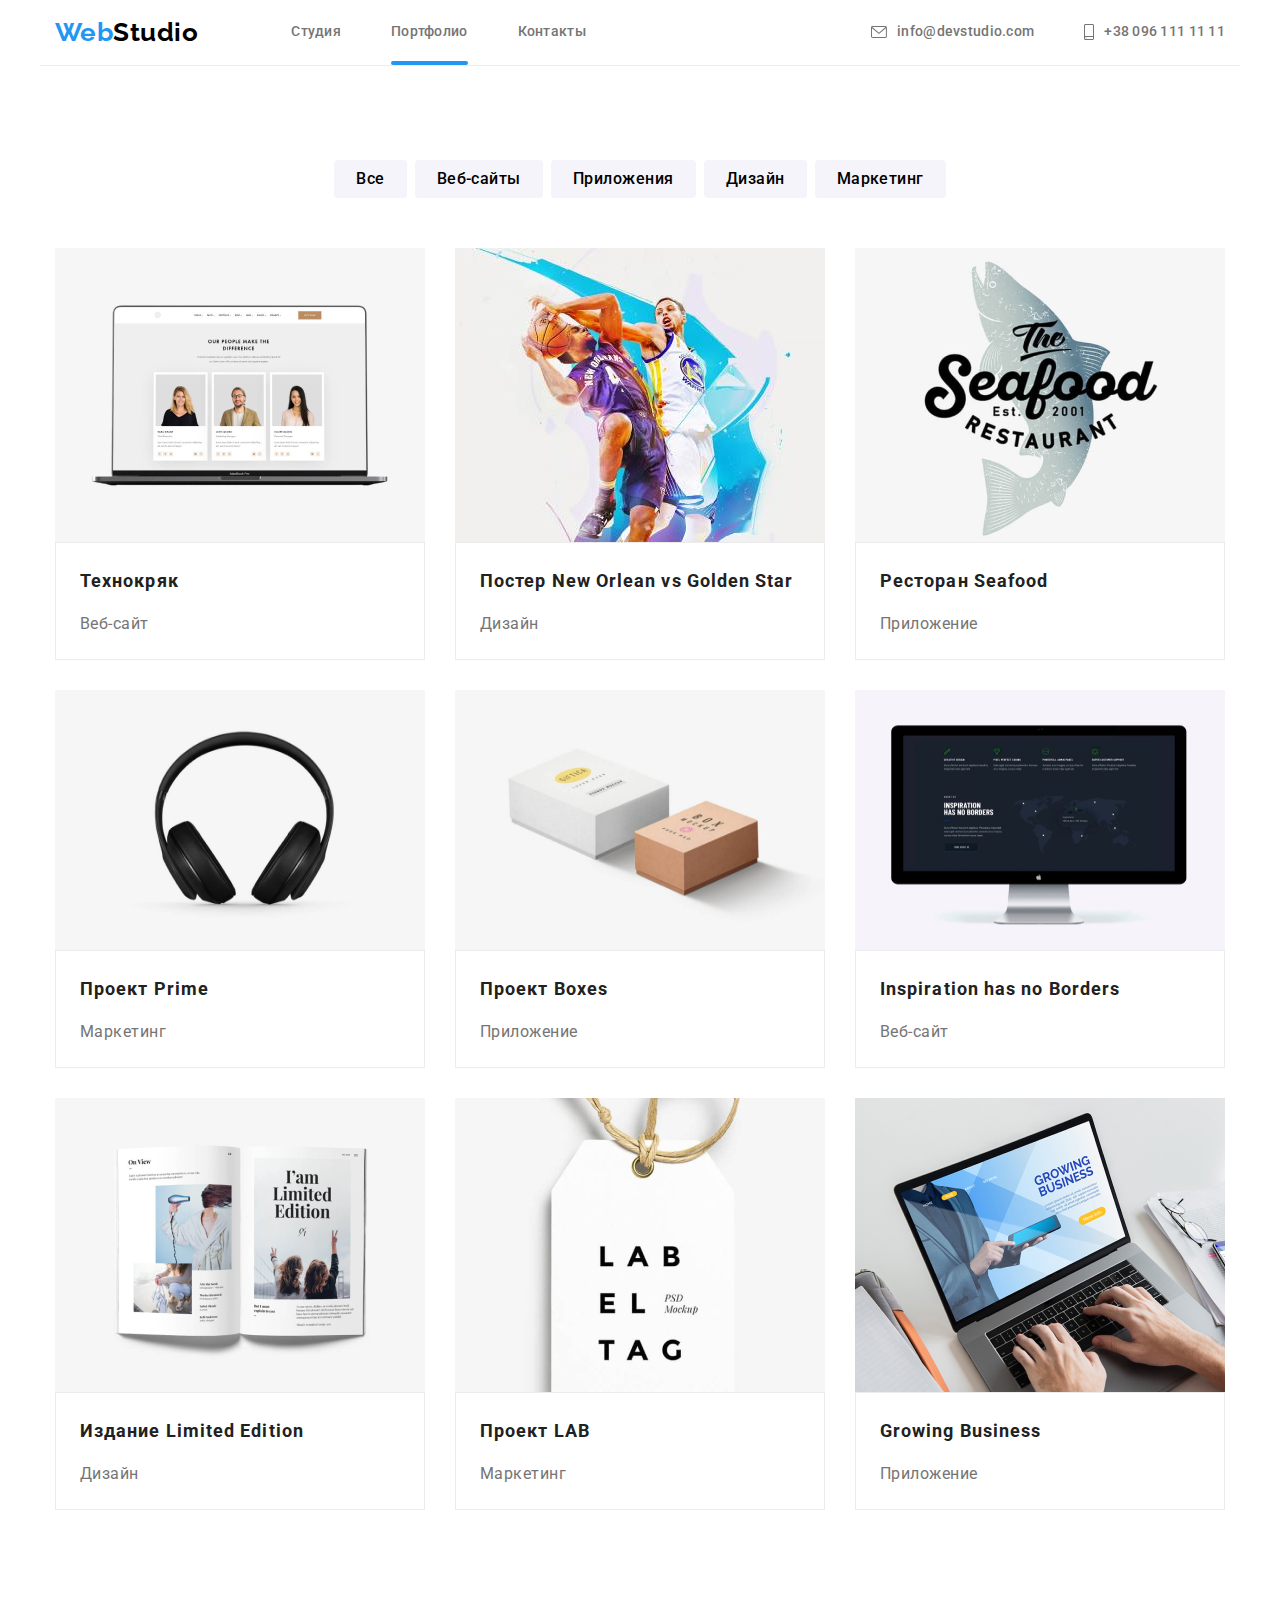
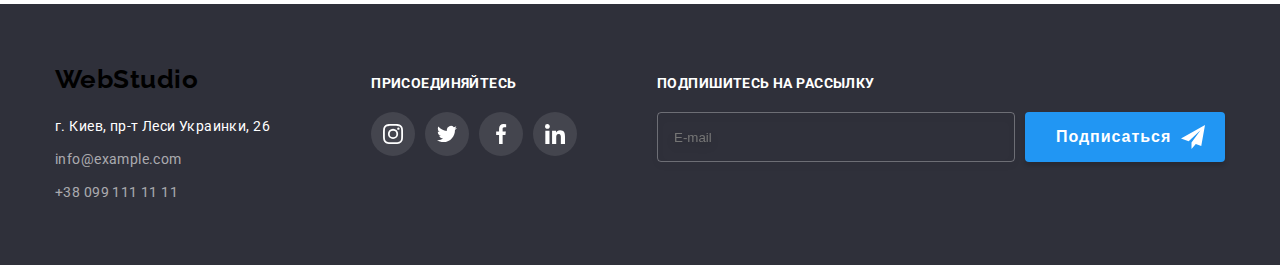
==== commit aaf08c3d: "sass почти)" ====
--- a/portfolio.html
+++ b/portfolio.html
@@ -16,260 +16,262 @@
       crossorigin="anonymous"
       referrerpolicy="no-referrer"
     />
-    <link rel="stylesheet" href="./css/styles.css" />
+    <link rel="stylesheet" href="./css/main.min.css" />
   </head>
 
   <body class="page">
     <!--header-->
 
-  <header class="header header-portfolio">
-    <div class="container">
-      <nav class="header__nav">
-        <a href="/" class="logo"> <span class="logo-blu">Web</span>Studio</a>
-        <ul class="header__list ">
-          <li class="header__item"><a class="header__link " href="./index.html">Студия</a></li>
-          <li class="header__item"><a class="header__link portfol" href="./portfolio.html">Портфолио</a></li>
-          <li class="header__item"><a class="header__link" href="">Контакты</a></li>
+    <header class="header">
+      <div class="container portfolio-page">
+        <nav class="header__nav">
+          <a href="/" class="logo"> <span class="logo__blu">Web</span>Studio</a>
+          <ul class="header__list">
+            <li class="header__item"><a class="header__link" href="./index.html">Студия</a></li>
+            <li class="header__item">
+              <a class="header__link portfolio" href="./portfolio.html">Портфолио</a>
+            </li>
+            <li class="header__item"><a class="header__link" href="">Контакты</a></li>
+          </ul>
+        </nav>
+
+        <ul class="header__list">
+          <li class="header__item">
+            <a class="header__link" href="mailto:info@devstudio.com">
+              <svg class="header__icon" width="16px" height="12px">
+                <use href="./image/symbol-defs-hover.svg#icon-mail"></use>
+              </svg>
+              info@devstudio.com
+            </a>
+          </li>
+          <li class="header__item">
+            <a class="header__link" href="tel:+380961111111">
+              <svg class="header__icon" width="10px" height="16px">
+                <use href="./image/symbol-defs-hover.svg#icon-smartphone"></use>
+              </svg>
+              +38 096 111 11 11
+            </a>
+          </li>
         </ul>
-      </nav>
-  
-      <ul class="header__list">
-        <li class="header__item">
-          <a class="header__link" href="mailto:info@devstudio.com">
-            <svg class="header__icon" width="16px" height="12px">
-              <use href="./image/symbol-defs-hover.svg#icon-mail"></use>
-            </svg>
-            info@devstudio.com
-          </a>
-        </li>
-        <li class="header__item">
-          <a class="header__link" href="tel:+380961111111">
-            <svg class="header__icon" width="10px" height="16px">
-              <use href="./image/symbol-defs-hover.svg#icon-smartphone"></use>
-            </svg>
-            +38 096 111 11 11
-          </a>
-        </li>
-      </ul>
-    </div>
-  </header>
+      </div>
+    </header>
     <!--body-->
 
     <main>
       <section class="portfolio">
         <div class="container">
           <h1 class="visually-hidden">Фильтр</h1>
-          <ul class="list-filter">
-            <li><button type="button" class="filter-button">Все</button></li>
-            <li><button type="button" class="filter-button">Веб-сайты</button></li>
-            <li><button type="button" class="filter-button">Приложения</button></li>
-            <li><button type="button" class="filter-button">Дизайн</button></li>
-            <li><button type="button" class="filter-button">Маркетинг</button></li>
+          <ul class="portfolio__list">
+            <li><button type="button" class="portfolio__button">Все</button></li>
+            <li><button type="button" class="portfolio__button">Веб-сайты</button></li>
+            <li><button type="button" class="portfolio__button">Приложения</button></li>
+            <li><button type="button" class="portfolio__button">Дизайн</button></li>
+            <li><button type="button" class="portfolio__button">Маркетинг</button></li>
           </ul>
           <!-- </div> -->
           <!-- </section> -->
 
           <!-- <section class="portfolio-title-work"> -->
-          <div class="portfolio-work">
+          <div class="job">
             <h2 class="visually-hidden">work</h2>
-            <ul class="work">
-              <li>
-                <div class="card-work">
-                  <span class="img-work">
+            <ul class="job__list">
+              <li>
+                <div class="job__card">
+                  <span class="job__img">
                     <img src="./image/8.jpg" alt="Технокряк" width="370" height="294" />
 
-                    <p class="open-card">
+                    <p class="job__popup">
                       Ресурс предлагает комплексные предложения с разным уровнем функционала и
                       сервисов. Все это позволит посетителю получить исчерпывающие сведения о
                       компании или частном лице.
                     </p>
                   </span>
-                  <div class="card-work-name">
-                    <h3 class="work-title">Технокряк</h3>
-                    <p class="work-text">Веб-сайт</p>
-                  </div>
-                </div>
-              </li>
-              <li>
-                <div class="card-work">
-                  <span class="img-work"
-                    ><img
-                      class="img-work"
+                  <div class="job__name">
+                    <h3 class="job__title">Технокряк</h3>
+                    <p class="job__text">Веб-сайт</p>
+                  </div>
+                </div>
+              </li>
+              <li>
+                <div class="job__card">
+                  <span class="job__img"
+                    ><img
+                      class="job__img"
                       src="./image/9.jpeg"
                       alt="Постер New Orlean vs Golden Star"
                       width="370"
                       height="294"
                     />
-                    <p class="open-card">
-                      Ресурс предлагает комплексные предложения с разным уровнем функционала и
-                      сервисов. Все это позволит посетителю получить исчерпывающие сведения о
-                      компании или частном лице.
-                    </p></span
-                  >
-                  <div class="card-work-name">
-                    <h3 class="work-title">Постер New Orlean vs Golden Star</h3>
-                    <p class="work-text">Дизайн</p>
-                  </div>
-                </div>
-              </li>
-              <li>
-                <div class="card-work">
-                  <span class="img-work"
-                    ><img
-                      class="img-work"
+                    <p class="job__popup">
+                      Ресурс предлагает комплексные предложения с разным уровнем функционала и
+                      сервисов. Все это позволит посетителю получить исчерпывающие сведения о
+                      компании или частном лице.
+                    </p></span
+                  >
+                  <div class="job__name">
+                    <h3 class="job__title">Постер New Orlean vs Golden Star</h3>
+                    <p class="job__text">Дизайн</p>
+                  </div>
+                </div>
+              </li>
+              <li>
+                <div class="job__card">
+                  <span class="job__img"
+                    ><img
+                      class="job__img"
                       src="./image/10.jpg"
                       alt="Ресторан Seafood"
                       width="370"
                       height="294"
                     />
-                    <p class="open-card">
-                      Ресурс предлагает комплексные предложения с разным уровнем функционала и
-                      сервисов. Все это позволит посетителю получить исчерпывающие сведения о
-                      компании или частном лице.
-                    </p></span
-                  >
-
-                  <div class="card-work-name">
-                    <h3 class="work-title">Ресторан Seafood</h3>
-                    <p class="work-text">Приложение</p>
-                  </div>
-                </div>
-              </li>
-              <li>
-                <div class="card-work">
-                  <span class="img-work"
-                    ><img
-                      class="img-work"
+                    <p class="job__popup">
+                      Ресурс предлагает комплексные предложения с разным уровнем функционала и
+                      сервисов. Все это позволит посетителю получить исчерпывающие сведения о
+                      компании или частном лице.
+                    </p></span
+                  >
+
+                  <div class="job__name">
+                    <h3 class="job__title">Ресторан Seafood</h3>
+                    <p class="job__text">Приложение</p>
+                  </div>
+                </div>
+              </li>
+              <li>
+                <div class="job__card">
+                  <span class="job__img"
+                    ><img
+                      class="job__img"
                       src="./image/11.jpg"
                       alt="Проект Prime"
                       width="370"
                       height="260"
                     />
-                    <p class="open-card">
-                      Ресурс предлагает комплексные предложения с разным уровнем функционала и
-                      сервисов. Все это позволит посетителю получить исчерпывающие сведения о
-                      компании или частном лице.
-                    </p></span
-                  >
-
-                  <div class="card-work-name">
-                    <h3 class="work-title">Проект Prime</h3>
-                    <p class="work-text">Маркетинг</p>
-                  </div>
-                </div>
-              </li>
-              <li>
-                <div class="card-work">
-                  <span class="img-work"
-                    ><img
-                      class="img-work"
+                    <p class="job__popup">
+                      Ресурс предлагает комплексные предложения с разным уровнем функционала и
+                      сервисов. Все это позволит посетителю получить исчерпывающие сведения о
+                      компании или частном лице.
+                    </p></span
+                  >
+
+                  <div class="job__name">
+                    <h3 class="job__title">Проект Prime</h3>
+                    <p class="job__text">Маркетинг</p>
+                  </div>
+                </div>
+              </li>
+              <li>
+                <div class="job__card">
+                  <span class="job__img"
+                    ><img
+                      class="job__img"
                       src="./image/12.jpg"
                       alt="Проект Boxes"
                       width="370"
                       height="260"
                     />
-                    <p class="open-card">
-                      Ресурс предлагает комплексные предложения с разным уровнем функционала и
-                      сервисов. Все это позволит посетителю получить исчерпывающие сведения о
-                      компании или частном лице.
-                    </p></span
-                  >
-
-                  <div class="card-work-name">
-                    <h3 class="work-title">Проект Boxes</h3>
-                    <p class="work-text">Приложение</p>
-                  </div>
-                </div>
-              </li>
-              <li>
-                <div class="card-work">
-                  <span class="img-work"
-                    ><img
-                      class="img-work"
+                    <p class="job__popup">
+                      Ресурс предлагает комплексные предложения с разным уровнем функционала и
+                      сервисов. Все это позволит посетителю получить исчерпывающие сведения о
+                      компании или частном лице.
+                    </p></span
+                  >
+
+                  <div class="job__name">
+                    <h3 class="job__title">Проект Boxes</h3>
+                    <p class="job__text">Приложение</p>
+                  </div>
+                </div>
+              </li>
+              <li>
+                <div class="job__card">
+                  <span class="job__img"
+                    ><img
+                      class="job__img"
                       src="./image/13.jpg"
                       alt="Inspiration has no Borders"
                       width="370"
                       height="260"
                     />
-                    <p class="open-card">
-                      Ресурс предлагает комплексные предложения с разным уровнем функционала и
-                      сервисов. Все это позволит посетителю получить исчерпывающие сведения о
-                      компании или частном лице.
-                    </p></span
-                  >
-
-                  <div class="card-work-name">
-                    <h3 class="work-title">Inspiration has no Borders</h3>
-                    <p class="work-text">Веб-сайт</p>
-                  </div>
-                </div>
-              </li>
-              <li>
-                <div class="card-work">
-                  <span class="img-work"
-                    ><img
-                      class="img-work"
+                    <p class="job__popup">
+                      Ресурс предлагает комплексные предложения с разным уровнем функционала и
+                      сервисов. Все это позволит посетителю получить исчерпывающие сведения о
+                      компании или частном лице.
+                    </p></span
+                  >
+
+                  <div class="job__name">
+                    <h3 class="job__title">Inspiration has no Borders</h3>
+                    <p class="job__text">Веб-сайт</p>
+                  </div>
+                </div>
+              </li>
+              <li>
+                <div class="job__card">
+                  <span class="job__img"
+                    ><img
+                      class="job__img"
                       src="./image/14.jpg"
                       alt="Издание Limited Edition"
                       width="370"
                       height="294"
                     />
-                    <p class="open-card">
-                      Ресурс предлагает комплексные предложения с разным уровнем функционала и
-                      сервисов. Все это позволит посетителю получить исчерпывающие сведения о
-                      компании или частном лице.
-                    </p></span
-                  >
-
-                  <div class="card-work-name">
-                    <h3 class="work-title">Издание Limited Edition</h3>
-                    <p class="work-text">Дизайн</p>
-                  </div>
-                </div>
-              </li>
-              <li>
-                <div class="card-work">
-                  <span class="img-work"
-                    ><img
-                      class="img-work"
+                    <p class="job__popup">
+                      Ресурс предлагает комплексные предложения с разным уровнем функционала и
+                      сервисов. Все это позволит посетителю получить исчерпывающие сведения о
+                      компании или частном лице.
+                    </p></span
+                  >
+
+                  <div class="job__name">
+                    <h3 class="job__title">Издание Limited Edition</h3>
+                    <p class="job__text">Дизайн</p>
+                  </div>
+                </div>
+              </li>
+              <li>
+                <div class="job__card">
+                  <span class="job__img"
+                    ><img
+                      class="job__img"
                       src="./image/15.jpg"
                       alt="Проект LAB"
                       width="370"
                       height="294"
                     />
-                    <p class="open-card">
-                      Ресурс предлагает комплексные предложения с разным уровнем функционала и
-                      сервисов. Все это позволит посетителю получить исчерпывающие сведения о
-                      компании или частном лице.
-                    </p></span
-                  >
-
-                  <div class="card-work-name">
-                    <h3 class="work-title">Проект LAB</h3>
-                    <p class="work-text">Маркетинг</p>
-                  </div>
-                </div>
-              </li>
-              <li>
-                <div class="card-work">
-                  <span class="img-work"
-                    ><img
-                      class="img-work"
+                    <p class="job__popup">
+                      Ресурс предлагает комплексные предложения с разным уровнем функционала и
+                      сервисов. Все это позволит посетителю получить исчерпывающие сведения о
+                      компании или частном лице.
+                    </p></span
+                  >
+
+                  <div class="job__name">
+                    <h3 class="job__title">Проект LAB</h3>
+                    <p class="job__text">Маркетинг</p>
+                  </div>
+                </div>
+              </li>
+              <li>
+                <div class="job__card">
+                  <span class="job__img"
+                    ><img
+                      class="job__img"
                       src="./image/16.jpg"
                       alt="Growing Business"
                       width="370"
                       height="294"
                     />
-                    <p class="open-card">
-                      Ресурс предлагает комплексные предложения с разным уровнем функционала и
-                      сервисов. Все это позволит посетителю получить исчерпывающие сведения о
-                      компании или частном лице.
-                    </p></span
-                  >
-
-                  <div class="card-work-name">
-                    <h3 class="work-title">Growing Business</h3>
-                    <p class="work-text">Приложение</p>
+                    <p class="job__popup">
+                      Ресурс предлагает комплексные предложения с разным уровнем функционала и
+                      сервисов. Все это позволит посетителю получить исчерпывающие сведения о
+                      компании или частном лице.
+                    </p></span
+                  >
+
+                  <div class="job__name">
+                    <h3 class="job__title">Growing Business</h3>
+                    <p class="job__text">Приложение</p>
                   </div>
                 </div>
               </li>
@@ -281,75 +283,88 @@
 
     <!--footer-->
 
-      <footer>
-        <section class="footer">
-          <div class="container">
-            <div>
-              <a href="#" class="logo logo-footer">
-                <span class="logo-blu">Web</span><span class="logo-white">Studio</span></a>
-              <address>
-                <div class="footer__adress">
-                  <ul class="footer_list">
-                    <li class="footer__item">
-                      <a class="footer__link map" href="https://goo.gl/maps/8XeGV7SfHETVNLHK6">
-                        г. Киев, пр-т Леси Украинки, 26</a>
-                    </li>
-                    <li class="footer__item">
-                      <a class="footer__link contact" href="mailto:info@example.com">info@example.com</a>
-                    </li>
-                    <li class="footer__item">
-                      <a class="footer__link contact" href="tel:+380991111111">+38 099 111 11 11</a>
-                    </li>
-                  </ul>
-                </div>
-              </address>
-            </div>
-      
-            <div class="footer__social">
-              <h3 class="footer__title">присоединяйтесь</h3>
-              <ul class="footer__list">
-                <li class="footer__item">
-                  <a class="footer__link icon" href="#">
-                    <svg widht="20px" height="20px">
-                      <use href="./image/symbol-defs-hover.svg#icon-instagram"></use>
-                    </svg>
-                  </a>
-                </li>
-                <li class="ooter__item">
-                  <a class="footer__link icon" href="#">
-                    <svg widht="20px" height="20px">
-                      <use href="./image/symbol-defs-hover.svg#icon-twitter"></use>
-                    </svg>
-                  </a>
-                </li>
-                <li class="footer__item">
-                  <a class="footer__link icon" href="#">
-                    <svg widht="20px" height="20px">
-                      <use href="./image/symbol-defs-hover.svg#icon-facebook"></use>
-                    </svg>
-                  </a>
-                </li>
-                <li class="footer__item">
-                  <a class="footer__link icon" href="#">
-                    <svg widht="20px" height="20px">
-                      <use href="./image/symbol-defs-hover.svg#icon-linkedin"></use>
-                    </svg>
-                  </a>
-                </li>
-              </ul>
-            </div>
-            <div class="footer__online">
-              <h2 class="footer__title">Подпишитесь на рассылку</h2>
-              <div class="footer__send">
-                <label for="mail" class="footer__label"></label>
-                <input type="mailto" name="mail" id="mail-f" class="footer__input" placeholder="E-mail" />
-                <button class="footer__bt">Подписаться <svg class="footer__icon" width="24px" height="24px">
-                    <use href='./image/symbol-defs-hover.svg#icon-send'></use>
-                  </svg></button>
+    <footer>
+      <section class="footer">
+        <div class="container">
+          <div>
+            <a href="#" class="logo logo-footer">
+              <span class="logo-blu">Web</span><span class="logo-white">Studio</span></a
+            >
+            <address>
+              <div class="footer__adress">
+                <ul class="footer_list">
+                  <li class="footer__item">
+                    <a class="footer__link map" href="https://goo.gl/maps/8XeGV7SfHETVNLHK6">
+                      г. Киев, пр-т Леси Украинки, 26</a
+                    >
+                  </li>
+                  <li class="footer__item">
+                    <a class="footer__link contact" href="mailto:info@example.com"
+                      >info@example.com</a
+                    >
+                  </li>
+                  <li class="footer__item">
+                    <a class="footer__link contact" href="tel:+380991111111">+38 099 111 11 11</a>
+                  </li>
+                </ul>
               </div>
+            </address>
+          </div>
+
+          <div class="footer__social">
+            <h3 class="footer__title">присоединяйтесь</h3>
+            <ul class="footer__list">
+              <li class="footer__item">
+                <a class="footer__link icon" href="#">
+                  <svg widht="20px" height="20px">
+                    <use href="./image/symbol-defs-hover.svg#icon-instagram"></use>
+                  </svg>
+                </a>
+              </li>
+              <li class="ooter__item">
+                <a class="footer__link icon" href="#">
+                  <svg widht="20px" height="20px">
+                    <use href="./image/symbol-defs-hover.svg#icon-twitter"></use>
+                  </svg>
+                </a>
+              </li>
+              <li class="footer__item">
+                <a class="footer__link icon" href="#">
+                  <svg widht="20px" height="20px">
+                    <use href="./image/symbol-defs-hover.svg#icon-facebook"></use>
+                  </svg>
+                </a>
+              </li>
+              <li class="footer__item">
+                <a class="footer__link icon" href="#">
+                  <svg widht="20px" height="20px">
+                    <use href="./image/symbol-defs-hover.svg#icon-linkedin"></use>
+                  </svg>
+                </a>
+              </li>
+            </ul>
+          </div>
+          <div class="footer__online">
+            <h2 class="footer__title">Подпишитесь на рассылку</h2>
+            <div class="footer__send">
+              <label for="mail" class="footer__label"></label>
+              <input
+                type="mailto"
+                name="mail"
+                id="mail-f"
+                class="footer__input"
+                placeholder="E-mail"
+              />
+              <button class="footer__bt">
+                Подписаться
+                <svg class="footer__icon" width="24px" height="24px">
+                  <use href="./image/symbol-defs-hover.svg#icon-send"></use>
+                </svg>
+              </button>
             </div>
           </div>
-        </section>
-      </footer>
+        </div>
+      </section>
+    </footer>
   </body>
 </html>
--- a/css/main.min.css
+++ b/css/main.min.css
@@ -0,0 +1 @@
+*,*::before,*::after{box-sizing:border-box;margin:0px}img{display:block}:root{--primary-text-color: #757575;--title-text-color: #212121;--accent-text-color: #2196f3;--box-sizing: 1200px}.page{background:#fff;color:var(--primary-text-color);font-family:roboto,sans-serif;letter-spacing:.03em}ul{list-style:none;padding:0px;margin:0px}h1,h2,h3,h4,h5,h6,p,ul,ol{box-sizing:border-box}a{text-decoration:none}.visually-hidden{position:absolute;width:1px;height:1px;margin:-1px;border:0;padding:0;white-space:nowrap;clip-path:inset(100%);clip:rect(0 0 0 0);overflow:hidden}.is-hidden{visibility:hidden;opacity:0;pointer-events:none}.container{width:var(--box-sizing);margin-left:auto;margin-right:auto;padding-left:15px;padding-right:15px}.logo{font-family:"Raleway";color:#000;font-size:26px;line-height:1.2;font-weight:700;text-decoration:none;margin-right:93px}.logo__blu{color:var(--accent-text-color)}.logo__white{color:#fff}.logo__footer{display:inline-block;padding-left:0px;margin:0px;margin-bottom:20px}.header .container{box-sizing:border-box;width:var(--box-sizing);display:flex;align-items:center;margin:auto}.header__nav{display:flex;align-items:center;margin-left:0px}.header__list{display:flex;flex-direction:row;gap:50px;margin-left:auto;align-items:center}.header__item{color:var(--title-text-color);font-size:14px;letter-spacing:.02em;font-weight:500;font-size:14px;line-height:1.14;transition-property:color;transition-duration:250ms;transition-timing-function:cubic-bezier(0.4, 0, 0.2, 1);padding-top:24px;padding-bottom:25px;position:relative}.header__link{color:var(--primary-text-color);font-weight:500;font-size:14px;line-height:1.14;letter-spacing:.02em;text-decoration:none;margin:0;display:flex;align-items:center;justify-content:space-between;transition-property:color;transition-duration:250ms;transition-timing-function:cubic-bezier(0.4, 0, 0.2, 1)}.header__icon{display:block;padding:0;border:0;margin-right:10px;fill:var(--primary-text-color);transition-property:fill;transition-duration:250ms;transition-timing-function:cubic-bezier(0.4, 0, 0.2, 1)}.header .studio::after,.header .portfolio::after{content:"";position:absolute;width:100%;height:4px;background:#2196f3;border-radius:2px;bottom:0;left:0%}.header__link:hover .header__icon,.header__link:focus .header__icon{fill:var(--accent-text-color)}.header__link:hover,.header__link:focus{color:var(--accent-text-color)}.header .portfolio-page{border-bottom-width:1px;border-bottom-style:solid;border-bottom-color:#ececec}.hero{padding-top:200px;padding-bottom:200px;background-color:#c4c4c4;background-image:linear-gradient(rgba(47, 48, 58, 0.4), rgba(47, 48, 58, 0.4)),url(../image/hero.jpeg);max-width:1600px;background-position:50% 50%;background-repeat:no-repeat;margin:auto}.hero .container{width:1200px;margin:auto}.hero__title,.hero__button{color:#fff}.hero__title{width:696px;font-weight:900;font-size:44px;line-height:1.36;text-align:center;letter-spacing:.06em;margin:auto;padding-bottom:30px}.hero__button{background-color:#2196f3;font-family:inherit;box-shadow:0px 4px 4px rgba(0,0,0,.15);border-radius:4px;font-weight:700;font-size:16px;line-height:1.88;display:flex;text-align:center;letter-spacing:.06em;cursor:pointer;margin:auto;padding:10px 32px}.accent{padding-top:94px;padding-bottom:94px}.accent .container{width:var(--box-sizing);margin:auto;padding-left:15px;padding-right:15px}.accent__card{display:flex;justify-content:space-between}.accent__text{width:270px;height:101px}.accent__box{width:270px;height:120px;background:#f5f4fa;border-radius:4px;display:flex;justify-content:center;align-items:center}.accent__title{color:var(--title-text-color);font-weight:700;font-size:14px;line-height:1.14;letter-spacing:.03em;text-transform:uppercase;padding-bottom:10px;padding-top:30px}.accent__text{font-size:14px;line-height:1.71;letter-spacing:.03em;box-sizing:border-box;width:270px}.about{padding-bottom:94px}.about .container{width:var(--box-sizing);margin:auto;padding-left:15px;padding-right:15px}.about__title{color:var(--title-text-color);font-weight:700;font-size:36px;line-height:1.17;text-align:center;letter-spacing:.03em;justify-content:center;margin-bottom:50px}.about__list{padding:0px;box-sizing:border-box;display:flex;flex-wrap:wrap;gap:30px;margin-left:auto;margin-right:auto;justify-content:center}.about__item{position:relative}.about__text{position:absolute;font-weight:700;font-size:14px;line-height:1.14;text-align:center;text-transform:uppercase;color:#fff;background:rgba(47,48,58,.8);width:100%;padding:27px;bottom:0}.team{padding-top:94px;background:#f5f4fa;padding-bottom:94px}.team .container{width:var(--box-sizing);margin:auto;padding-left:15px;padding-right:15px}.team__title{color:var(--title-text-color);font-weight:700;font-size:36px;line-height:1.17;text-align:center;letter-spacing:.03em;box-sizing:border-box;margin-bottom:50px}.team__card{width:270px;height:auto;padding-bottom:30px;border-radius:0px 0px 4px 4px;box-shadow:0px 1px 3px rgba(0,0,0,.12),0px 1px 1px rgba(0,0,0,.14),0px 2px 1px rgba(0,0,0,.2);background-color:#fff;display:flex;flex-direction:column}.team__name{padding-top:30px;display:flex;flex-direction:column;justify-items:center;align-items:center;gap:10px}.team__title{color:var(--title-text-color);font-weight:500;font-size:16px;line-height:1.2;text-align:center;letter-spacing:.03em}.team__text{font-size:16px;line-height:1.2;text-align:center;letter-spacing:.03em;margin-bottom:16px}.team__list{padding:0px;display:flex;flex-wrap:wrap;justify-content:center;gap:30px;padding:0px}.team__cart{width:44px;height:44px;border-radius:50%;padding:0;margin:0;fill:var(--primary-text-color)}.team__item{display:flex;justify-content:center;gap:10px}.team__social{display:flex;justify-content:center;align-items:center;gap:10px}.team__link{width:44px;height:44px;border-radius:50%;fill:#afb1b8;display:flex;justify-content:center;align-items:center;transition-property:background-color,fill;transition-duration:250ms;transition-timing-function:cubic-bezier(0.4, 0, 0.2, 1)}.team__link:hover,.team__link:focus{background-color:var(--accent-text-color);fill:#fff}.klient{padding-top:94px;padding-bottom:94px}.klient .container{width:var(--box-sizing);margin:auto;padding-left:15px;padding-right:15px}.klient__title{color:var(--title-text-color);font-weight:700;font-size:36px;line-height:1.17;text-align:center;letter-spacing:.03em}.klient__compani{display:flex;flex-wrap:nowrap;justify-content:space-between;margin-top:50px}.klient__cart{box-sizing:border-box;width:170px;height:92px;border:1px solid #afb1b8;border-radius:4px;display:flex;justify-content:center;align-items:center;object-fit:fill;transition-property:border-color;transition-duration:250ms;transition-timing-function:cubic-bezier(0.4, 0, 0.2, 1)}.klient__icon{width:106px;height:60px;fill:#afb1b8;transition-property:fill;transition-duration:250ms;transition-timing-function:cubic-bezier(0.4, 0, 0.2, 1)}.klient__link:hover .klient__icon{fill:var(--accent-text-color)}.klient__link:focus .klient__icon{fill:var(--accent-text-color)}.klient__link:hover .klient__cart{border-color:var(--accent-text-color)}.footer{padding-top:60px;padding-bottom:60px;background-color:#2f303a}.footer .container{width:var(--box-sizing);margin:auto;width:var(--box-sizing);margin:auto;padding-left:15px;padding-right:15px;display:flex;justify-content:space-between;align-items:baseline;gap:70px}.footer__list{display:flex;justify-content:start;gap:10px}.footer__link{font-size:14px;line-height:1.71;font-style:normal}.footer__link.map{color:#fff;letter-spacing:.03em;text-decoration:none;display:inline-block;margin-top:20px;padding:0px}.footer__link.contact{color:rgba(255,255,255,.6);letter-spacing:.03em;text-decoration:none;display:inline-block;padding-top:9px}.footer__title{font-weight:700;font-size:14px;line-height:1.14;letter-spacing:.03em;text-transform:uppercase;color:#fff;margin-bottom:20px}.footer__link.icon{width:44px;height:44px;border-radius:50%;display:flex;justify-content:center;align-items:center;background:rgba(255,255,255,.1);fill:#fff;transition-property:background-color;transition-duration:250ms;transition-timing-function:cubic-bezier(0.4, 0, 0.2, 1)}.footer__input{width:358px;height:50px;background-color:rgba(0,0,0,0);border:1px solid rgba(255,255,255,.3);filter:drop-shadow(0px 4px 4px rgba(0, 0, 0, 0.15));border-radius:4px;color:#fff;padding-left:16px}.footer__bt{width:200px;height:50px;font-weight:700;font-size:16px;line-height:1.88;display:flex;align-items:center;text-align:center;letter-spacing:.06em;background-color:var(--accent-text-color);color:#fff;box-shadow:0px 4px 4px rgba(0,0,0,.15);border-radius:4px;border-color:rgba(0,0,0,0);padding-left:29px;margin-left:10px}.footer__link.icon:hover,.footer__link.icon:focus{background-color:var(--accent-text-color)}.footer__send{display:flex;align-items:flex-end}.footer__icon{margin-left:10px;fill:#fff}.portfolio .container{max-width:1200px;margin:auto;padding:0px 15px;padding-bottom:94px}.portfolio__button{background:#f5f4fa;border-radius:4px;font-family:inherit;font-weight:500;font-size:16px;line-height:1.62;letter-spacing:.03em;cursor:pointer;border:0;padding-top:6px;padding-bottom:6px;padding-left:22px;padding-right:22px;transition-property:background-color,color;transition-duration:250ms;transition-timing-function:cubic-bezier(0.4, 0, 0.2, 1)}.portfolio__button:hover,.portfolio__button:focus{background-color:var(--accent-text-color);color:#fff;box-shadow:0px 1px 1px rgba(0,0,0,.12),0px 4px 4px rgba(0,0,0,.06),1px 4px 6px rgba(0,0,0,.16)}.portfolio__list{padding:0px;display:flex;flex-wrap:wrap;justify-content:center;gap:8px;margin-bottom:50px;padding-top:94px}.job{justify-content:center}.job__list{display:flex;flex-wrap:wrap;gap:30px;padding:0px;justify-content:center}.job_card{display:flex;flex-direction:column;transition-property:box-shadow;transition-duration:250ms;transition-timing-function:cubic-bezier(0.4, 0, 0.2, 1)}.job:hover,.job:focus{box-shadow:0px 1px 1px rgba(0,0,0,.12),0px 4px 4px rgba(0,0,0,.06),1px 4px 6px rgba(0,0,0,.16)}.job__name{padding:20px 24px;display:flex;flex-direction:column;gap:10px;border:1px solid #ececec}.job__title{color:var(--title-text-color);font-weight:700;font-size:18px;line-height:2;letter-spacing:.06em}.job__text{font-size:16px;line-height:1.88;letter-spacing:.03em}.job__img{display:block;position:relative;overflow:hidden}.job__popup{content:"";position:absolute;background:rgba(33,150,243,.9);font-weight:400;font-size:18px;line-height:1.56;letter-spacing:.03em;padding:63px 24px;color:#fff;transform:translateY(0%);transition-property:transform;transition-duration:450ms;transition-timing-function:cubic-bezier(0.4, 0, 0.2, 1)}.job__card:hover .job__popup{transform:translateY(-100%)}.backdrop{width:100%;height:100%;background:rgba(0,0,0,.2);position:fixed;top:0;transition-property:cubic-bezier,visibility,pointer-events,opacity;transition-duration:450ms;transition-timing-function:cubic-bezier(0.4, 0, 0.2, 1)}.backdrop.is-hidden .modal{transform:translate(-50%, -50%) scale(0.1)}.modal{position:absolute;width:528px;min-height:581px;background:#fff;box-shadow:0px 1px 3px rgba(0,0,0,.12),0px 1px 1px rgba(0,0,0,.14),0px 2px 1px rgba(0,0,0,.2);border-radius:4px;top:50%;left:50%;transform:translate(-50%, -50%) scale(1);transition:400ms linear;padding:40px 40px}.modal__button{position:absolute;width:30px;height:30px;border:1px solid rgba(0,0,0,.1);background:rgba(0,0,0,0);border-radius:50%;right:8px;top:8px;padding:0;display:flex;align-items:center;justify-content:center}.modal__button svg:hover,.modal__button:focus svg{fill:var(--accent-text-color)}.modal__titl{font-weight:700;font-size:20px;line-height:1.15;text-align:center;letter-spacing:.03em;margin-bottom:12px;color:#212121}.modal_label span,.modal__koment span{font-weight:400;font-size:12px;line-height:1.17;letter-spacing:.01em;color:#757575}.modal__koment-text{resize:none;color:#757575;width:100%;height:140px;border:1px solid rgba(33,33,33,.2);border-radius:4px;margin-bottom:10px;margin-top:4px;outline:none}.modal__koment-text::placeholder{color:rgba(117,117,117,.5);padding-left:16px;padding-top:12px;transition-property:border-color;transition-duration:250ms;transition-timing-function:cubic-bezier(0.4, 0, 0.2, 1)}.modal__wrap{position:relative;margin-bottom:10px;margin-top:4px}.modal__icon{position:absolute;left:0;top:50%;transform:translate(50%, -50%);margin:0}.modal__input{width:100%;height:40px;border:1px solid rgba(33,33,33,.2);border-radius:4px;padding-left:40px;outline:none;transition-property:border-color;transition-duration:250ms;transition-timing-function:cubic-bezier(0.4, 0, 0.2, 1)}.modal__input:hover,.modal__koment-text:hover{border-color:var(--accent-text-color)}.modal__input:focus+svg{fill:var(--accent-text-color)}.modal__input:focus,.modal__koment-text:focus{border-color:var(--accent-text-color)}.modal__bt{font-weight:700;font-size:16px;line-height:1.88;display:flex;letter-spacing:.06em;color:#fff;width:200px;height:50px;background:#2196f3;box-shadow:0px 4px 4px rgba(0,0,0,.15);border-radius:4px;padding:10px 56px;margin:auto;margin-top:30px}.modal__check{color:var(--primary-text-color);font-weight:400;font-size:14px;line-height:1.71;letter-spacing:.03em;display:flex;align-items:center;margin-left:13px}.modal__check a{font-weight:400;font-size:14px;line-height:1.71;letter-spacing:.03em;text-decoration-line:underline;color:#2196f3}.modal__check::before{content:"";width:16px;height:15px;border:#000 2px solid;border-radius:2px;margin-right:7px;transition-property:border-color;transition-duration:250ms;transition-timing-function:cubic-bezier(0.4, 0, 0.2, 1)}.modal__input:checked+.modal::before{background-color:var(--accent-text-color);border:rgba(0,0,0,0);background-image:url(../image/check.svg);fill:#fff;background-repeat:no-repeat;background-position:center}.modal__input:focus+.modal__check::before{border-color:#2196f3}/*# sourceMappingURL=main.min.css.map */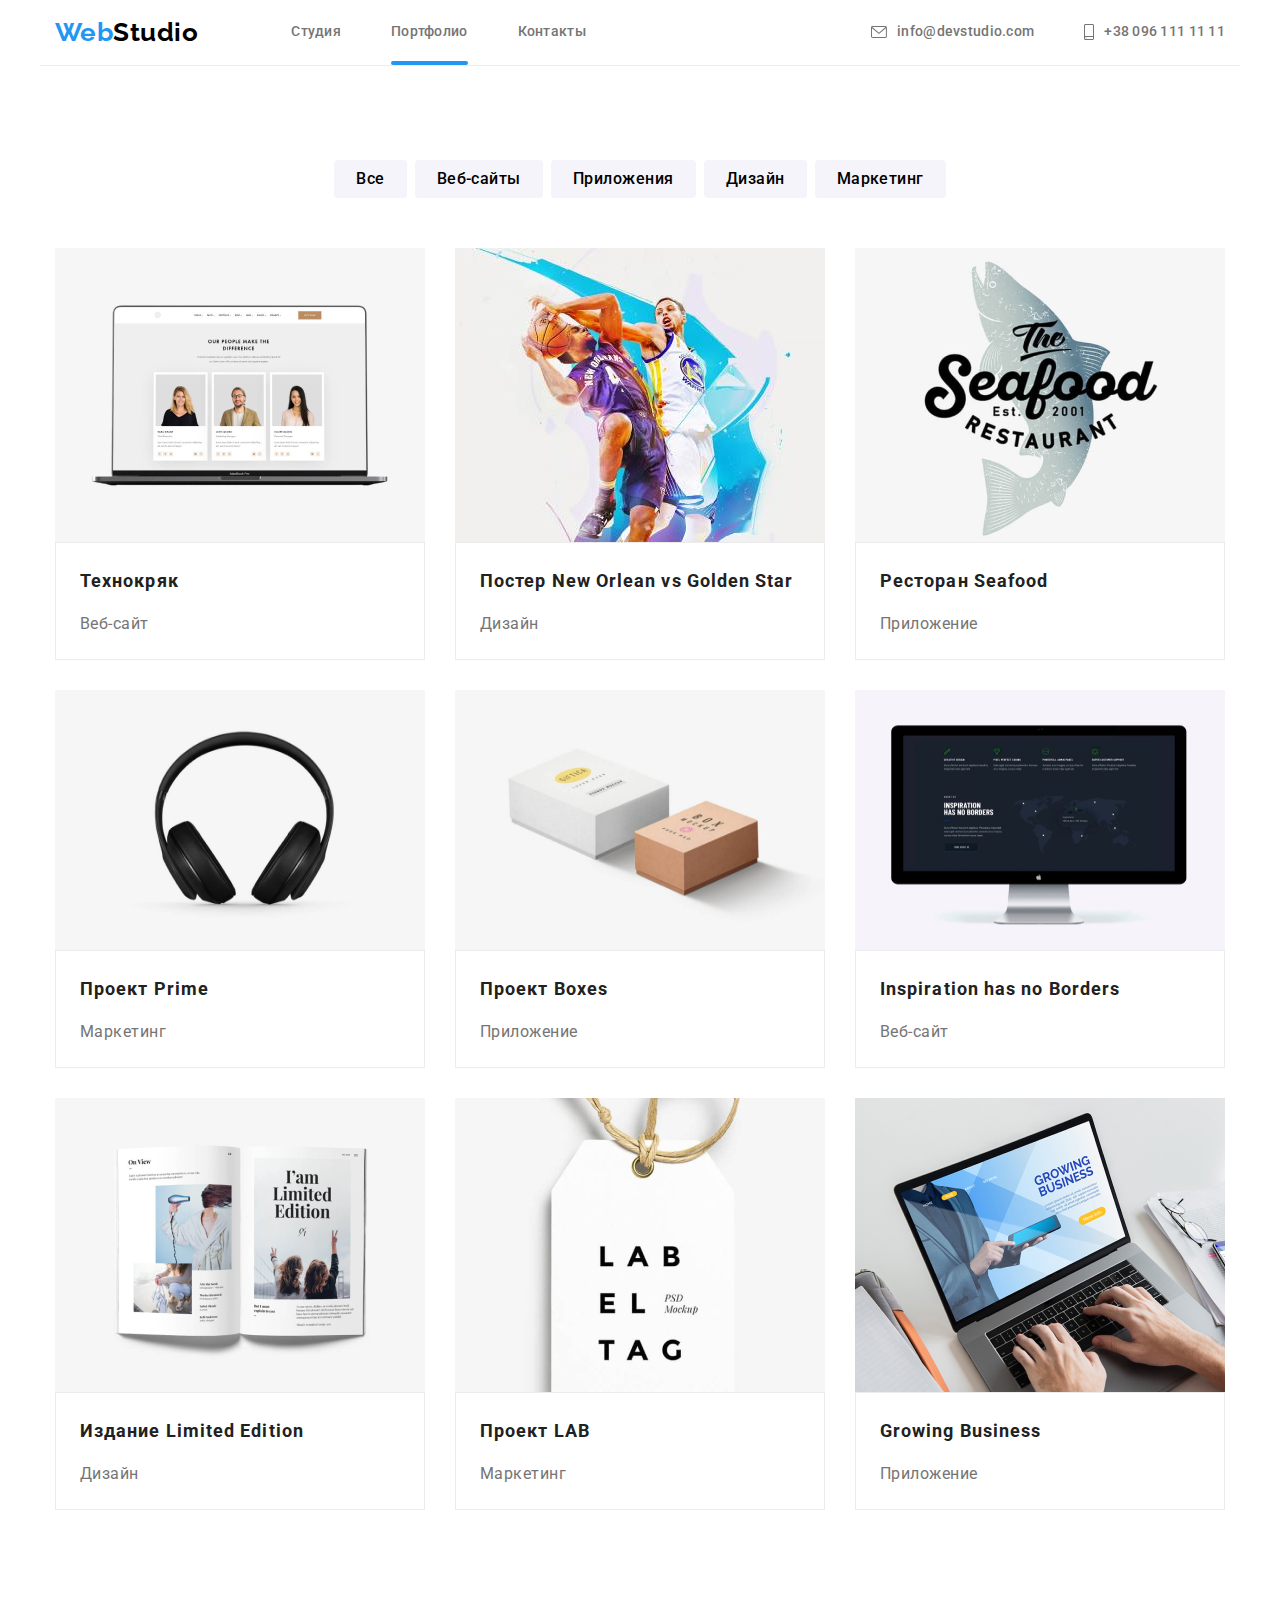
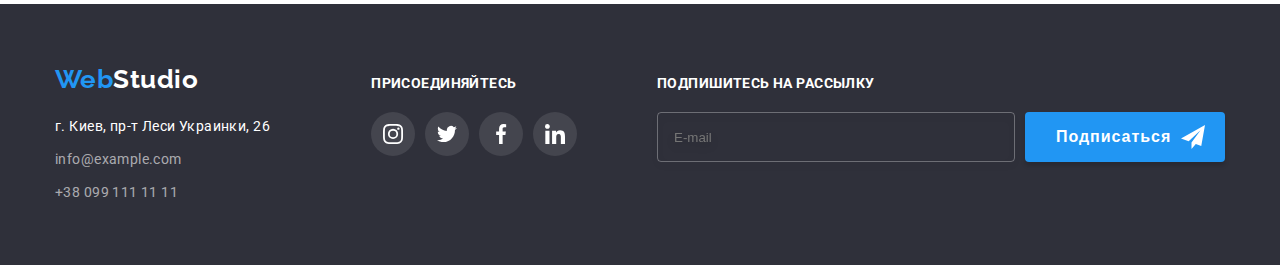
==== commit bbf8d74b: "sass" ====
--- a/portfolio.html
+++ b/portfolio.html
@@ -288,7 +288,7 @@
         <div class="container">
           <div>
             <a href="#" class="logo logo-footer">
-              <span class="logo-blu">Web</span><span class="logo-white">Studio</span></a
+              <span class="logo__blu">Web</span><span class="logo__white">Studio</span></a
             >
             <address>
               <div class="footer__adress">
--- a/css/main.min.css
+++ b/css/main.min.css
@@ -1 +1 @@
-*,*::before,*::after{box-sizing:border-box;margin:0px}img{display:block}:root{--primary-text-color: #757575;--title-text-color: #212121;--accent-text-color: #2196f3;--box-sizing: 1200px}.page{background:#fff;color:var(--primary-text-color);font-family:roboto,sans-serif;letter-spacing:.03em}ul{list-style:none;padding:0px;margin:0px}h1,h2,h3,h4,h5,h6,p,ul,ol{box-sizing:border-box}a{text-decoration:none}.visually-hidden{position:absolute;width:1px;height:1px;margin:-1px;border:0;padding:0;white-space:nowrap;clip-path:inset(100%);clip:rect(0 0 0 0);overflow:hidden}.is-hidden{visibility:hidden;opacity:0;pointer-events:none}.container{width:var(--box-sizing);margin-left:auto;margin-right:auto;padding-left:15px;padding-right:15px}.logo{font-family:"Raleway";color:#000;font-size:26px;line-height:1.2;font-weight:700;text-decoration:none;margin-right:93px}.logo__blu{color:var(--accent-text-color)}.logo__white{color:#fff}.logo__footer{display:inline-block;padding-left:0px;margin:0px;margin-bottom:20px}.header .container{box-sizing:border-box;width:var(--box-sizing);display:flex;align-items:center;margin:auto}.header__nav{display:flex;align-items:center;margin-left:0px}.header__list{display:flex;flex-direction:row;gap:50px;margin-left:auto;align-items:center}.header__item{color:var(--title-text-color);font-size:14px;letter-spacing:.02em;font-weight:500;font-size:14px;line-height:1.14;transition-property:color;transition-duration:250ms;transition-timing-function:cubic-bezier(0.4, 0, 0.2, 1);padding-top:24px;padding-bottom:25px;position:relative}.header__link{color:var(--primary-text-color);font-weight:500;font-size:14px;line-height:1.14;letter-spacing:.02em;text-decoration:none;margin:0;display:flex;align-items:center;justify-content:space-between;transition-property:color;transition-duration:250ms;transition-timing-function:cubic-bezier(0.4, 0, 0.2, 1)}.header__icon{display:block;padding:0;border:0;margin-right:10px;fill:var(--primary-text-color);transition-property:fill;transition-duration:250ms;transition-timing-function:cubic-bezier(0.4, 0, 0.2, 1)}.header .studio::after,.header .portfolio::after{content:"";position:absolute;width:100%;height:4px;background:#2196f3;border-radius:2px;bottom:0;left:0%}.header__link:hover .header__icon,.header__link:focus .header__icon{fill:var(--accent-text-color)}.header__link:hover,.header__link:focus{color:var(--accent-text-color)}.header .portfolio-page{border-bottom-width:1px;border-bottom-style:solid;border-bottom-color:#ececec}.hero{padding-top:200px;padding-bottom:200px;background-color:#c4c4c4;background-image:linear-gradient(rgba(47, 48, 58, 0.4), rgba(47, 48, 58, 0.4)),url(../image/hero.jpeg);max-width:1600px;background-position:50% 50%;background-repeat:no-repeat;margin:auto}.hero .container{width:1200px;margin:auto}.hero__title,.hero__button{color:#fff}.hero__title{width:696px;font-weight:900;font-size:44px;line-height:1.36;text-align:center;letter-spacing:.06em;margin:auto;padding-bottom:30px}.hero__button{background-color:#2196f3;font-family:inherit;box-shadow:0px 4px 4px rgba(0,0,0,.15);border-radius:4px;font-weight:700;font-size:16px;line-height:1.88;display:flex;text-align:center;letter-spacing:.06em;cursor:pointer;margin:auto;padding:10px 32px}.accent{padding-top:94px;padding-bottom:94px}.accent .container{width:var(--box-sizing);margin:auto;padding-left:15px;padding-right:15px}.accent__card{display:flex;justify-content:space-between}.accent__text{width:270px;height:101px}.accent__box{width:270px;height:120px;background:#f5f4fa;border-radius:4px;display:flex;justify-content:center;align-items:center}.accent__title{color:var(--title-text-color);font-weight:700;font-size:14px;line-height:1.14;letter-spacing:.03em;text-transform:uppercase;padding-bottom:10px;padding-top:30px}.accent__text{font-size:14px;line-height:1.71;letter-spacing:.03em;box-sizing:border-box;width:270px}.about{padding-bottom:94px}.about .container{width:var(--box-sizing);margin:auto;padding-left:15px;padding-right:15px}.about__title{color:var(--title-text-color);font-weight:700;font-size:36px;line-height:1.17;text-align:center;letter-spacing:.03em;justify-content:center;margin-bottom:50px}.about__list{padding:0px;box-sizing:border-box;display:flex;flex-wrap:wrap;gap:30px;margin-left:auto;margin-right:auto;justify-content:center}.about__item{position:relative}.about__text{position:absolute;font-weight:700;font-size:14px;line-height:1.14;text-align:center;text-transform:uppercase;color:#fff;background:rgba(47,48,58,.8);width:100%;padding:27px;bottom:0}.team{padding-top:94px;background:#f5f4fa;padding-bottom:94px}.team .container{width:var(--box-sizing);margin:auto;padding-left:15px;padding-right:15px}.team__title{color:var(--title-text-color);font-weight:700;font-size:36px;line-height:1.17;text-align:center;letter-spacing:.03em;box-sizing:border-box;margin-bottom:50px}.team__card{width:270px;height:auto;padding-bottom:30px;border-radius:0px 0px 4px 4px;box-shadow:0px 1px 3px rgba(0,0,0,.12),0px 1px 1px rgba(0,0,0,.14),0px 2px 1px rgba(0,0,0,.2);background-color:#fff;display:flex;flex-direction:column}.team__name{padding-top:30px;display:flex;flex-direction:column;justify-items:center;align-items:center;gap:10px}.team__title{color:var(--title-text-color);font-weight:500;font-size:16px;line-height:1.2;text-align:center;letter-spacing:.03em}.team__text{font-size:16px;line-height:1.2;text-align:center;letter-spacing:.03em;margin-bottom:16px}.team__list{padding:0px;display:flex;flex-wrap:wrap;justify-content:center;gap:30px;padding:0px}.team__cart{width:44px;height:44px;border-radius:50%;padding:0;margin:0;fill:var(--primary-text-color)}.team__item{display:flex;justify-content:center;gap:10px}.team__social{display:flex;justify-content:center;align-items:center;gap:10px}.team__link{width:44px;height:44px;border-radius:50%;fill:#afb1b8;display:flex;justify-content:center;align-items:center;transition-property:background-color,fill;transition-duration:250ms;transition-timing-function:cubic-bezier(0.4, 0, 0.2, 1)}.team__link:hover,.team__link:focus{background-color:var(--accent-text-color);fill:#fff}.klient{padding-top:94px;padding-bottom:94px}.klient .container{width:var(--box-sizing);margin:auto;padding-left:15px;padding-right:15px}.klient__title{color:var(--title-text-color);font-weight:700;font-size:36px;line-height:1.17;text-align:center;letter-spacing:.03em}.klient__compani{display:flex;flex-wrap:nowrap;justify-content:space-between;margin-top:50px}.klient__cart{box-sizing:border-box;width:170px;height:92px;border:1px solid #afb1b8;border-radius:4px;display:flex;justify-content:center;align-items:center;object-fit:fill;transition-property:border-color;transition-duration:250ms;transition-timing-function:cubic-bezier(0.4, 0, 0.2, 1)}.klient__icon{width:106px;height:60px;fill:#afb1b8;transition-property:fill;transition-duration:250ms;transition-timing-function:cubic-bezier(0.4, 0, 0.2, 1)}.klient__link:hover .klient__icon{fill:var(--accent-text-color)}.klient__link:focus .klient__icon{fill:var(--accent-text-color)}.klient__link:hover .klient__cart{border-color:var(--accent-text-color)}.footer{padding-top:60px;padding-bottom:60px;background-color:#2f303a}.footer .container{width:var(--box-sizing);margin:auto;width:var(--box-sizing);margin:auto;padding-left:15px;padding-right:15px;display:flex;justify-content:space-between;align-items:baseline;gap:70px}.footer__list{display:flex;justify-content:start;gap:10px}.footer__link{font-size:14px;line-height:1.71;font-style:normal}.footer__link.map{color:#fff;letter-spacing:.03em;text-decoration:none;display:inline-block;margin-top:20px;padding:0px}.footer__link.contact{color:rgba(255,255,255,.6);letter-spacing:.03em;text-decoration:none;display:inline-block;padding-top:9px}.footer__title{font-weight:700;font-size:14px;line-height:1.14;letter-spacing:.03em;text-transform:uppercase;color:#fff;margin-bottom:20px}.footer__link.icon{width:44px;height:44px;border-radius:50%;display:flex;justify-content:center;align-items:center;background:rgba(255,255,255,.1);fill:#fff;transition-property:background-color;transition-duration:250ms;transition-timing-function:cubic-bezier(0.4, 0, 0.2, 1)}.footer__input{width:358px;height:50px;background-color:rgba(0,0,0,0);border:1px solid rgba(255,255,255,.3);filter:drop-shadow(0px 4px 4px rgba(0, 0, 0, 0.15));border-radius:4px;color:#fff;padding-left:16px}.footer__bt{width:200px;height:50px;font-weight:700;font-size:16px;line-height:1.88;display:flex;align-items:center;text-align:center;letter-spacing:.06em;background-color:var(--accent-text-color);color:#fff;box-shadow:0px 4px 4px rgba(0,0,0,.15);border-radius:4px;border-color:rgba(0,0,0,0);padding-left:29px;margin-left:10px}.footer__link.icon:hover,.footer__link.icon:focus{background-color:var(--accent-text-color)}.footer__send{display:flex;align-items:flex-end}.footer__icon{margin-left:10px;fill:#fff}.portfolio .container{max-width:1200px;margin:auto;padding:0px 15px;padding-bottom:94px}.portfolio__button{background:#f5f4fa;border-radius:4px;font-family:inherit;font-weight:500;font-size:16px;line-height:1.62;letter-spacing:.03em;cursor:pointer;border:0;padding-top:6px;padding-bottom:6px;padding-left:22px;padding-right:22px;transition-property:background-color,color;transition-duration:250ms;transition-timing-function:cubic-bezier(0.4, 0, 0.2, 1)}.portfolio__button:hover,.portfolio__button:focus{background-color:var(--accent-text-color);color:#fff;box-shadow:0px 1px 1px rgba(0,0,0,.12),0px 4px 4px rgba(0,0,0,.06),1px 4px 6px rgba(0,0,0,.16)}.portfolio__list{padding:0px;display:flex;flex-wrap:wrap;justify-content:center;gap:8px;margin-bottom:50px;padding-top:94px}.job{justify-content:center}.job__list{display:flex;flex-wrap:wrap;gap:30px;padding:0px;justify-content:center}.job_card{display:flex;flex-direction:column;transition-property:box-shadow;transition-duration:250ms;transition-timing-function:cubic-bezier(0.4, 0, 0.2, 1)}.job:hover,.job:focus{box-shadow:0px 1px 1px rgba(0,0,0,.12),0px 4px 4px rgba(0,0,0,.06),1px 4px 6px rgba(0,0,0,.16)}.job__name{padding:20px 24px;display:flex;flex-direction:column;gap:10px;border:1px solid #ececec}.job__title{color:var(--title-text-color);font-weight:700;font-size:18px;line-height:2;letter-spacing:.06em}.job__text{font-size:16px;line-height:1.88;letter-spacing:.03em}.job__img{display:block;position:relative;overflow:hidden}.job__popup{content:"";position:absolute;background:rgba(33,150,243,.9);font-weight:400;font-size:18px;line-height:1.56;letter-spacing:.03em;padding:63px 24px;color:#fff;transform:translateY(0%);transition-property:transform;transition-duration:450ms;transition-timing-function:cubic-bezier(0.4, 0, 0.2, 1)}.job__card:hover .job__popup{transform:translateY(-100%)}.backdrop{width:100%;height:100%;background:rgba(0,0,0,.2);position:fixed;top:0;transition-property:cubic-bezier,visibility,pointer-events,opacity;transition-duration:450ms;transition-timing-function:cubic-bezier(0.4, 0, 0.2, 1)}.backdrop.is-hidden .modal{transform:translate(-50%, -50%) scale(0.1)}.modal{position:absolute;width:528px;min-height:581px;background:#fff;box-shadow:0px 1px 3px rgba(0,0,0,.12),0px 1px 1px rgba(0,0,0,.14),0px 2px 1px rgba(0,0,0,.2);border-radius:4px;top:50%;left:50%;transform:translate(-50%, -50%) scale(1);transition:400ms linear;padding:40px 40px}.modal__button{position:absolute;width:30px;height:30px;border:1px solid rgba(0,0,0,.1);background:rgba(0,0,0,0);border-radius:50%;right:8px;top:8px;padding:0;display:flex;align-items:center;justify-content:center}.modal__button svg:hover,.modal__button:focus svg{fill:var(--accent-text-color)}.modal__titl{font-weight:700;font-size:20px;line-height:1.15;text-align:center;letter-spacing:.03em;margin-bottom:12px;color:#212121}.modal_label span,.modal__koment span{font-weight:400;font-size:12px;line-height:1.17;letter-spacing:.01em;color:#757575}.modal__koment-text{resize:none;color:#757575;width:100%;height:140px;border:1px solid rgba(33,33,33,.2);border-radius:4px;margin-bottom:10px;margin-top:4px;outline:none}.modal__koment-text::placeholder{color:rgba(117,117,117,.5);padding-left:16px;padding-top:12px;transition-property:border-color;transition-duration:250ms;transition-timing-function:cubic-bezier(0.4, 0, 0.2, 1)}.modal__wrap{position:relative;margin-bottom:10px;margin-top:4px}.modal__icon{position:absolute;left:0;top:50%;transform:translate(50%, -50%);margin:0}.modal__input{width:100%;height:40px;border:1px solid rgba(33,33,33,.2);border-radius:4px;padding-left:40px;outline:none;transition-property:border-color;transition-duration:250ms;transition-timing-function:cubic-bezier(0.4, 0, 0.2, 1)}.modal__input:hover,.modal__koment-text:hover{border-color:var(--accent-text-color)}.modal__input:focus+svg{fill:var(--accent-text-color)}.modal__input:focus,.modal__koment-text:focus{border-color:var(--accent-text-color)}.modal__bt{font-weight:700;font-size:16px;line-height:1.88;display:flex;letter-spacing:.06em;color:#fff;width:200px;height:50px;background:#2196f3;box-shadow:0px 4px 4px rgba(0,0,0,.15);border-radius:4px;padding:10px 56px;margin:auto;margin-top:30px}.modal__check{color:var(--primary-text-color);font-weight:400;font-size:14px;line-height:1.71;letter-spacing:.03em;display:flex;align-items:center;margin-left:13px}.modal__check a{font-weight:400;font-size:14px;line-height:1.71;letter-spacing:.03em;text-decoration-line:underline;color:#2196f3}.modal__check::before{content:"";width:16px;height:15px;border:#000 2px solid;border-radius:2px;margin-right:7px;transition-property:border-color;transition-duration:250ms;transition-timing-function:cubic-bezier(0.4, 0, 0.2, 1)}.modal__input:checked+.modal::before{background-color:var(--accent-text-color);border:rgba(0,0,0,0);background-image:url(../image/check.svg);fill:#fff;background-repeat:no-repeat;background-position:center}.modal__input:focus+.modal__check::before{border-color:#2196f3}/*# sourceMappingURL=main.min.css.map */+*,*::before,*::after{box-sizing:border-box;margin:0px}img{display:block}:root{--primary-text-color: #757575;--title-text-color: #212121;--accent-text-color: #2196f3;--box-sizing: 1200px}.page{background:#fff;color:var(--primary-text-color);font-family:roboto,sans-serif;letter-spacing:.03em}ul{list-style:none;padding:0px;margin:0px}h1,h2,h3,h4,h5,h6,p,ul,ol{box-sizing:border-box}a{text-decoration:none}.visually-hidden{position:absolute;width:1px;height:1px;margin:-1px;border:0;padding:0;white-space:nowrap;clip-path:inset(100%);clip:rect(0 0 0 0);overflow:hidden}.is-hidden{visibility:hidden;opacity:0;pointer-events:none}.container{width:var(--box-sizing);margin-left:auto;margin-right:auto;padding-left:15px;padding-right:15px}.logo{font-family:"Raleway";color:#000;font-size:26px;line-height:1.2;font-weight:700;text-decoration:none;margin-right:93px}.logo__blu{color:var(--accent-text-color)}.logo__white{color:#fff}.logo__footer{display:inline-block;padding-left:0px;margin:0px;margin-bottom:20px}.header .container{box-sizing:border-box;width:var(--box-sizing);display:flex;align-items:center;margin:auto}.header__nav{display:flex;align-items:center;margin-left:0px}.header__list{display:flex;flex-direction:row;gap:50px;margin-left:auto;align-items:center}.header__item{color:var(--title-text-color);font-size:14px;letter-spacing:.02em;font-weight:500;font-size:14px;line-height:1.14;transition-property:color;transition-duration:250ms;transition-timing-function:cubic-bezier(0.4, 0, 0.2, 1);padding-top:24px;padding-bottom:25px;position:relative}.header__link{color:var(--primary-text-color);font-weight:500;font-size:14px;line-height:1.14;letter-spacing:.02em;text-decoration:none;margin:0;display:flex;align-items:center;justify-content:space-between;transition-property:color;transition-duration:250ms;transition-timing-function:cubic-bezier(0.4, 0, 0.2, 1)}.header__icon{display:block;padding:0;border:0;margin-right:10px;fill:var(--primary-text-color);transition-property:fill;transition-duration:250ms;transition-timing-function:cubic-bezier(0.4, 0, 0.2, 1)}.header .studio::after,.header .portfolio::after{content:"";position:absolute;width:100%;height:4px;background:#2196f3;border-radius:2px;bottom:0;left:0%}.header__link:hover .header__icon,.header__link:focus .header__icon{fill:var(--accent-text-color)}.header__link:hover,.header__link:focus{color:var(--accent-text-color)}.header .portfolio-page{border-bottom-width:1px;border-bottom-style:solid;border-bottom-color:#ececec}.hero{padding-top:200px;padding-bottom:200px;background-color:#c4c4c4;background-image:linear-gradient(rgba(47, 48, 58, 0.4), rgba(47, 48, 58, 0.4)),url(../image/hero.jpeg);max-width:1600px;background-position:50% 50%;background-repeat:no-repeat;margin:auto}.hero .container{width:1200px;margin:auto}.hero__title,.hero__button{color:#fff}.hero__title{width:696px;font-weight:900;font-size:44px;line-height:1.36;text-align:center;letter-spacing:.06em;margin:auto;padding-bottom:30px}.hero__button{background-color:#2196f3;font-family:inherit;box-shadow:0px 4px 4px rgba(0,0,0,.15);border-radius:4px;font-weight:700;font-size:16px;line-height:1.88;display:flex;text-align:center;letter-spacing:.06em;cursor:pointer;margin:auto;padding:10px 32px}.accent{padding-top:94px;padding-bottom:94px}.accent .container{width:var(--box-sizing);margin:auto;padding-left:15px;padding-right:15px}.accent__card{display:flex;justify-content:space-between}.accent__text{width:270px;height:101px}.accent__box{width:270px;height:120px;background:#f5f4fa;border-radius:4px;display:flex;justify-content:center;align-items:center}.accent__title{color:var(--title-text-color);font-weight:700;font-size:14px;line-height:1.14;letter-spacing:.03em;text-transform:uppercase;padding-bottom:10px;padding-top:30px}.accent__text{font-size:14px;line-height:1.71;letter-spacing:.03em;box-sizing:border-box;width:270px}.about{padding-bottom:94px}.about .container{width:var(--box-sizing);margin:auto;padding-left:15px;padding-right:15px}.about__title{color:var(--title-text-color);font-weight:700;font-size:36px;line-height:1.17;text-align:center;letter-spacing:.03em;justify-content:center;margin-bottom:50px}.about__list{padding:0px;box-sizing:border-box;display:flex;flex-wrap:wrap;gap:30px;margin-left:auto;margin-right:auto;justify-content:center}.about__item{position:relative}.about__text{position:absolute;font-weight:700;font-size:14px;line-height:1.14;text-align:center;text-transform:uppercase;color:#fff;background:rgba(47,48,58,.8);width:100%;padding:27px;bottom:0}.team{padding-top:94px;background:#f5f4fa;padding-bottom:94px}.team .container{width:var(--box-sizing);margin:auto;padding-left:15px;padding-right:15px}.team__title{color:var(--title-text-color);font-weight:700;font-size:36px;line-height:1.17;text-align:center;letter-spacing:.03em;box-sizing:border-box;margin-bottom:50px}.team__card{width:270px;height:auto;padding-bottom:30px;border-radius:0px 0px 4px 4px;box-shadow:0px 1px 3px rgba(0,0,0,.12),0px 1px 1px rgba(0,0,0,.14),0px 2px 1px rgba(0,0,0,.2);background-color:#fff;display:flex;flex-direction:column}.team__name{padding-top:30px;display:flex;flex-direction:column;justify-items:center;align-items:center;gap:10px}.team__title{color:var(--title-text-color);font-weight:500;font-size:16px;line-height:1.2;text-align:center;letter-spacing:.03em}.team__text{font-size:16px;line-height:1.2;text-align:center;letter-spacing:.03em;margin-bottom:16px}.team__list{padding:0px;display:flex;flex-wrap:wrap;justify-content:center;gap:30px;padding:0px}.team__cart{width:44px;height:44px;border-radius:50%;padding:0;margin:0;fill:var(--primary-text-color)}.team__item{display:flex;justify-content:center;gap:10px}.team__social{display:flex;justify-content:center;align-items:center;gap:10px}.team__link{width:44px;height:44px;border-radius:50%;fill:#afb1b8;display:flex;justify-content:center;align-items:center;transition-property:background-color,fill;transition-duration:250ms;transition-timing-function:cubic-bezier(0.4, 0, 0.2, 1)}.team__link:hover,.team__link:focus{background-color:var(--accent-text-color);fill:#fff}.klient{padding-top:94px;padding-bottom:94px}.klient .container{width:var(--box-sizing);margin:auto;padding-left:15px;padding-right:15px}.klient__title{color:var(--title-text-color);font-weight:700;font-size:36px;line-height:1.17;text-align:center;letter-spacing:.03em}.klient__compani{display:flex;flex-wrap:nowrap;justify-content:space-between;margin-top:50px}.klient__cart{box-sizing:border-box;width:170px;height:92px;border:1px solid #afb1b8;border-radius:4px;display:flex;justify-content:center;align-items:center;object-fit:fill;transition-property:border-color;transition-duration:250ms;transition-timing-function:cubic-bezier(0.4, 0, 0.2, 1)}.klient__icon{width:106px;height:60px;fill:#afb1b8;transition-property:fill;transition-duration:250ms;transition-timing-function:cubic-bezier(0.4, 0, 0.2, 1)}.klient__link:hover .klient__icon{fill:var(--accent-text-color)}.klient__link:focus .klient__icon{fill:var(--accent-text-color)}.klient__link:hover .klient__cart{border-color:var(--accent-text-color)}.footer{padding-top:60px;padding-bottom:60px;background-color:#2f303a}.footer .container{width:var(--box-sizing);margin:auto;width:var(--box-sizing);margin:auto;padding-left:15px;padding-right:15px;display:flex;justify-content:space-between;align-items:baseline;gap:70px}.footer__list{display:flex;justify-content:start;gap:10px}.footer__link{font-size:14px;line-height:1.71;font-style:normal}.footer__link.map{color:#fff;letter-spacing:.03em;text-decoration:none;display:inline-block;margin-top:20px;padding:0px}.footer__link.contact{color:rgba(255,255,255,.6);letter-spacing:.03em;text-decoration:none;display:inline-block;padding-top:9px}.footer__title{font-weight:700;font-size:14px;line-height:1.14;letter-spacing:.03em;text-transform:uppercase;color:#fff;margin-bottom:20px}.footer__link.icon{width:44px;height:44px;border-radius:50%;display:flex;justify-content:center;align-items:center;background:rgba(255,255,255,.1);fill:#fff;transition-property:background-color;transition-duration:250ms;transition-timing-function:cubic-bezier(0.4, 0, 0.2, 1)}.footer__input{width:358px;height:50px;background-color:rgba(0,0,0,0);border:1px solid rgba(255,255,255,.3);filter:drop-shadow(0px 4px 4px rgba(0, 0, 0, 0.15));border-radius:4px;color:#fff;padding-left:16px}.footer__bt{width:200px;height:50px;font-weight:700;font-size:16px;line-height:1.88;display:flex;align-items:center;text-align:center;letter-spacing:.06em;background-color:var(--accent-text-color);color:#fff;box-shadow:0px 4px 4px rgba(0,0,0,.15);border-radius:4px;border-color:rgba(0,0,0,0);padding-left:29px;margin-left:10px}.footer__link.icon:hover,.footer__link.icon:focus{background-color:var(--accent-text-color)}.footer__send{display:flex;align-items:flex-end}.footer__icon{margin-left:10px;fill:#fff}.portfolio .container{max-width:1200px;margin:auto;padding:0px 15px;padding-bottom:94px}.portfolio__button{background:#f5f4fa;border-radius:4px;font-family:inherit;font-weight:500;font-size:16px;line-height:1.62;letter-spacing:.03em;cursor:pointer;border:0;padding-top:6px;padding-bottom:6px;padding-left:22px;padding-right:22px;transition-property:background-color,color;transition-duration:250ms;transition-timing-function:cubic-bezier(0.4, 0, 0.2, 1)}.portfolio__button:hover,.portfolio__button:focus{background-color:var(--accent-text-color);color:#fff;box-shadow:0px 1px 1px rgba(0,0,0,.12),0px 4px 4px rgba(0,0,0,.06),1px 4px 6px rgba(0,0,0,.16)}.portfolio__list{padding:0px;display:flex;flex-wrap:wrap;justify-content:center;gap:8px;margin-bottom:50px;padding-top:94px}.job{justify-content:center}.job__list{display:flex;flex-wrap:wrap;gap:30px;padding:0px;justify-content:center}.job_card{display:flex;flex-direction:column;transition-property:box-shadow;transition-duration:250ms;transition-timing-function:cubic-bezier(0.4, 0, 0.2, 1)}.job:hover,.job:focus{box-shadow:0px 1px 1px rgba(0,0,0,.12),0px 4px 4px rgba(0,0,0,.06),1px 4px 6px rgba(0,0,0,.16)}.job__name{padding:20px 24px;display:flex;flex-direction:column;gap:10px;border:1px solid #ececec}.job__title{color:var(--title-text-color);font-weight:700;font-size:18px;line-height:2;letter-spacing:.06em}.job__text{font-size:16px;line-height:1.88;letter-spacing:.03em}.job__img{display:block;position:relative;overflow:hidden}.job__popup{content:"";position:absolute;background:rgba(33,150,243,.9);font-weight:400;font-size:18px;line-height:1.56;letter-spacing:.03em;padding:63px 24px;color:#fff;transform:translateY(0%);transition-property:transform;transition-duration:450ms;transition-timing-function:cubic-bezier(0.4, 0, 0.2, 1)}.job__card:hover .job__popup{transform:translateY(-100%)}.backdrop{width:100%;height:100%;background:rgba(0,0,0,.2);position:fixed;top:0;transition-property:cubic-bezier,visibility,pointer-events,opacity;transition-duration:450ms;transition-timing-function:cubic-bezier(0.4, 0, 0.2, 1)}.backdrop.is-hidden .modal{transform:translate(-50%, -50%) scale(0.1)}.modal{position:absolute;width:528px;min-height:581px;background:#fff;box-shadow:0px 1px 3px rgba(0,0,0,.12),0px 1px 1px rgba(0,0,0,.14),0px 2px 1px rgba(0,0,0,.2);border-radius:4px;top:50%;left:50%;transform:translate(-50%, -50%) scale(1);transition:400ms linear;padding:40px 40px}.modal__button{position:absolute;width:30px;height:30px;border:1px solid rgba(0,0,0,.1);background:rgba(0,0,0,0);border-radius:50%;right:8px;top:8px;padding:0;display:flex;align-items:center;justify-content:center}.modal__button svg:hover,.modal__button:focus svg{fill:var(--accent-text-color)}.modal__titl{font-weight:700;font-size:20px;line-height:1.15;text-align:center;letter-spacing:.03em;margin-bottom:12px;color:#212121}.modal_label span,.modal__koment span{font-weight:400;font-size:12px;line-height:1.17;letter-spacing:.01em;color:#757575}.modal__koment-text{resize:none;color:#757575;width:100%;height:140px;border:1px solid rgba(33,33,33,.2);border-radius:4px;margin-bottom:10px;margin-top:4px;outline:none}.modal__koment-text::placeholder{color:rgba(117,117,117,.5);padding-left:16px;padding-top:12px;transition-property:border-color;transition-duration:250ms;transition-timing-function:cubic-bezier(0.4, 0, 0.2, 1)}.modal__wrap{position:relative;margin-bottom:10px;margin-top:4px}.modal__icon{position:absolute;left:0;top:50%;transform:translate(50%, -50%);margin:0}.modal__input{width:100%;height:40px;border:1px solid rgba(33,33,33,.2);border-radius:4px;padding-left:40px;outline:none;transition-property:border-color;transition-duration:250ms;transition-timing-function:cubic-bezier(0.4, 0, 0.2, 1)}.modal__input:hover,.modal__koment-text:hover{border-color:var(--accent-text-color)}.modal__input:focus+svg{fill:var(--accent-text-color)}.modal__input:focus,.modal__koment-text:focus{border-color:var(--accent-text-color)}.modal__bt{font-weight:700;font-size:16px;line-height:1.88;display:flex;letter-spacing:.06em;color:#fff;width:200px;height:50px;background:#2196f3;box-shadow:0px 4px 4px rgba(0,0,0,.15);border-radius:4px;padding:10px 56px;margin:auto;margin-top:30px}.modal__check{color:var(--primary-text-color);font-weight:400;font-size:14px;line-height:1.71;letter-spacing:.03em;display:flex;align-items:center;margin-left:13px}.modal__check a{font-weight:400;font-size:14px;line-height:1.71;letter-spacing:.03em;text-decoration-line:underline;color:#2196f3}.modal__check::before{content:"";width:16px;height:15px;border:#000 2px solid;border-radius:2px;margin-right:7px;transition-property:border-color;transition-duration:250ms;transition-timing-function:cubic-bezier(0.4, 0, 0.2, 1)}.modal__checkbox:checked+.modal__check::before{background-color:var(--accent-text-color);border:rgba(0,0,0,0);background-image:url(../image/check.svg#icon-check);fill:#fff;background-repeat:no-repeat;background-position:center}.modal__checkbox:focus+.modal__check::before{border-color:#2196f3}/*# sourceMappingURL=main.min.css.map */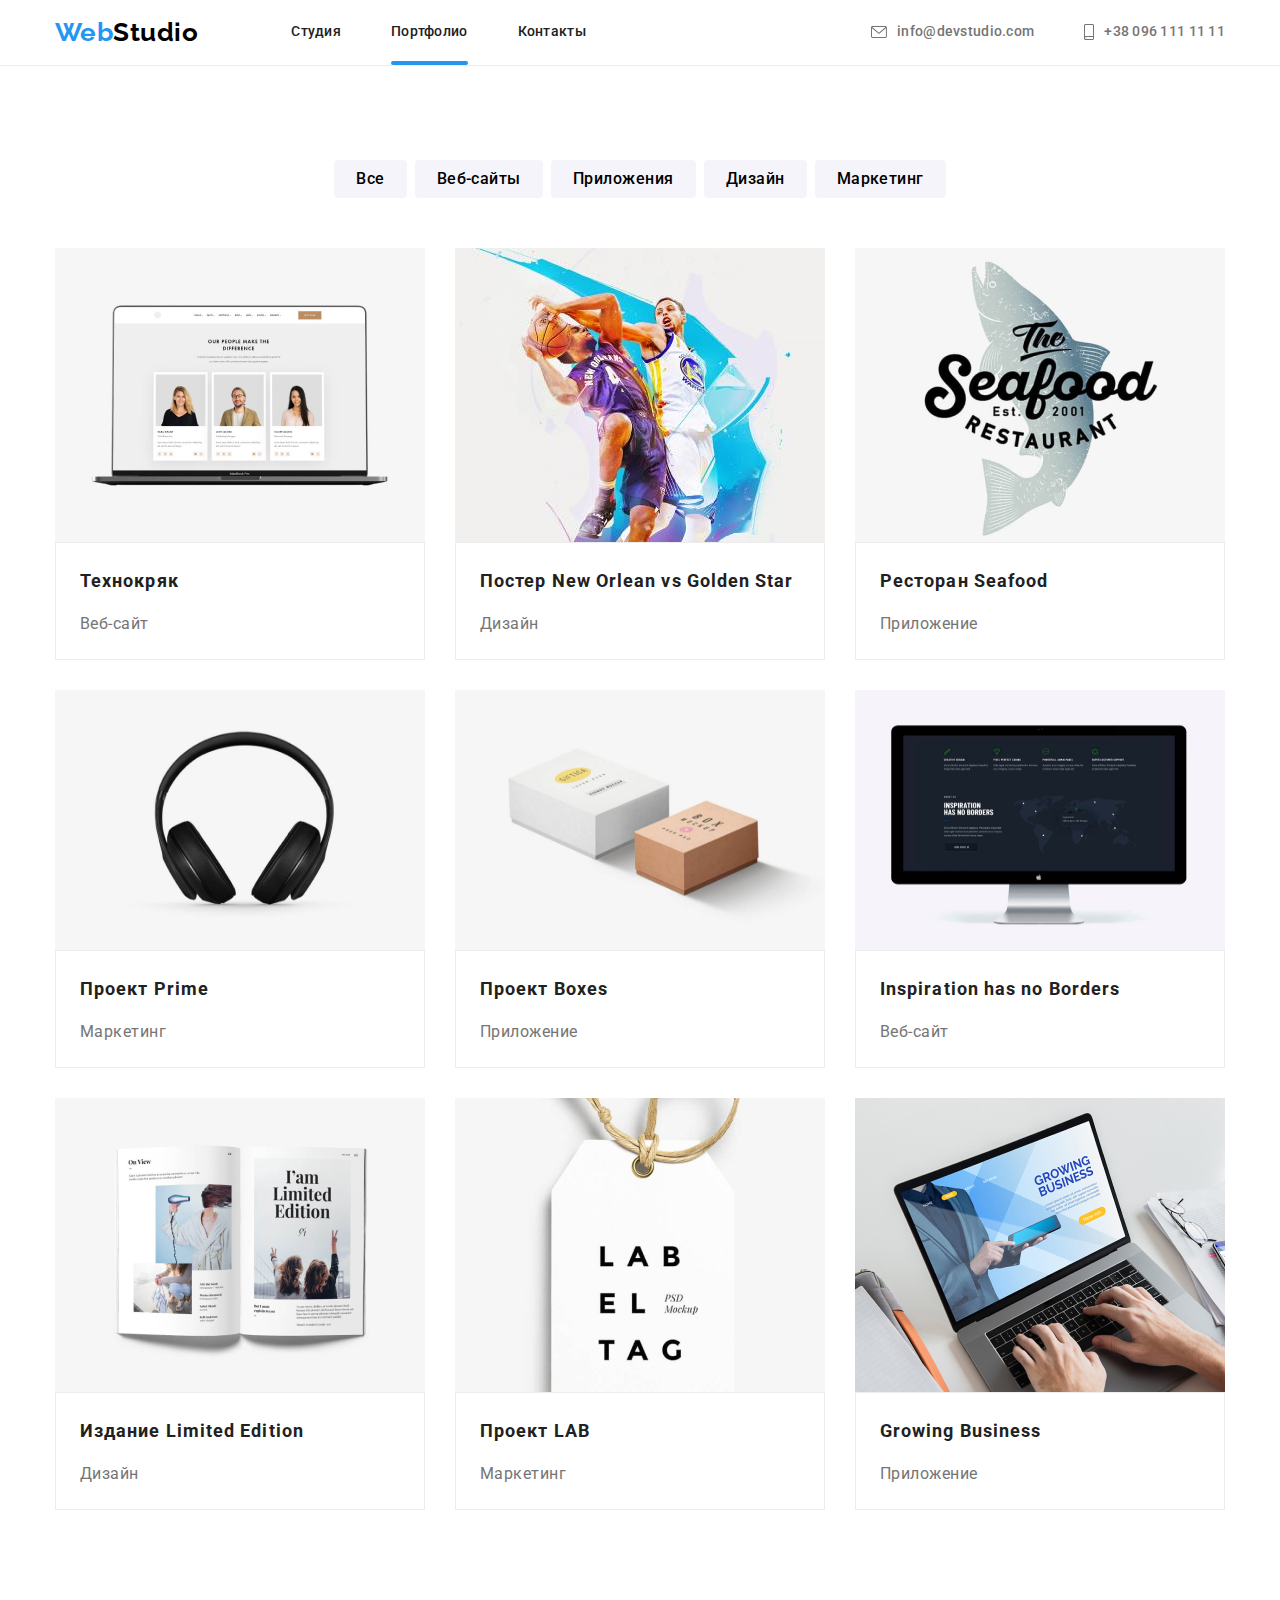
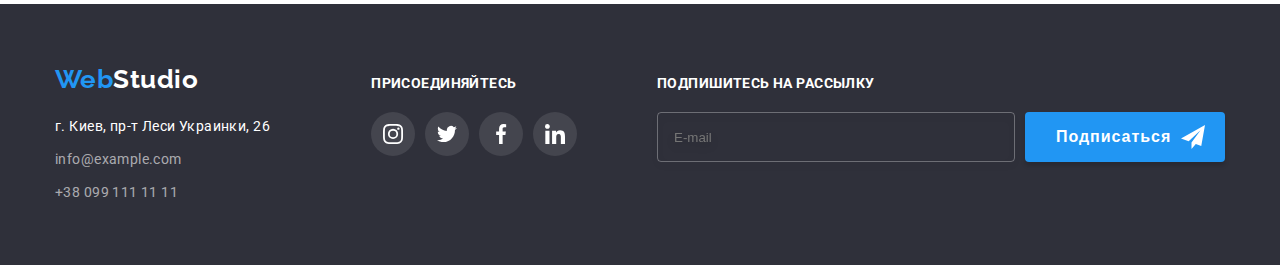
==== commit e807c5a0: "Исправил портфолио тени" ====
--- a/portfolio.html
+++ b/portfolio.html
@@ -22,16 +22,16 @@
   <body class="page">
     <!--header-->
 
-    <header class="header">
-      <div class="container portfolio-page">
+    <header class="header portfolio-page">
+      <div class="container">
         <nav class="header__nav">
           <a href="/" class="logo"> <span class="logo__blu">Web</span>Studio</a>
           <ul class="header__list">
-            <li class="header__item"><a class="header__link" href="./index.html">Студия</a></li>
+            <li class="header__item"><a class="header__link nav" href="./index.html">Студия</a></li>
             <li class="header__item">
-              <a class="header__link portfolio" href="./portfolio.html">Портфолио</a>
+              <a class="header__link nav portfolio" href="./portfolio.html">Портфолио</a>
             </li>
-            <li class="header__item"><a class="header__link" href="">Контакты</a></li>
+            <li class="header__item"><a class="header__link nav" href="">Контакты</a></li>
           </ul>
         </nav>
 
--- a/css/main.min.css
+++ b/css/main.min.css
@@ -1 +1 @@
-*,*::before,*::after{box-sizing:border-box;margin:0px}img{display:block}:root{--primary-text-color: #757575;--title-text-color: #212121;--accent-text-color: #2196f3;--box-sizing: 1200px}.page{background:#fff;color:var(--primary-text-color);font-family:roboto,sans-serif;letter-spacing:.03em}ul{list-style:none;padding:0px;margin:0px}h1,h2,h3,h4,h5,h6,p,ul,ol{box-sizing:border-box}a{text-decoration:none}.visually-hidden{position:absolute;width:1px;height:1px;margin:-1px;border:0;padding:0;white-space:nowrap;clip-path:inset(100%);clip:rect(0 0 0 0);overflow:hidden}.is-hidden{visibility:hidden;opacity:0;pointer-events:none}.container{width:var(--box-sizing);margin-left:auto;margin-right:auto;padding-left:15px;padding-right:15px}.logo{font-family:"Raleway";color:#000;font-size:26px;line-height:1.2;font-weight:700;text-decoration:none;margin-right:93px}.logo__blu{color:var(--accent-text-color)}.logo__white{color:#fff}.logo__footer{display:inline-block;padding-left:0px;margin:0px;margin-bottom:20px}.header .container{box-sizing:border-box;width:var(--box-sizing);display:flex;align-items:center;margin:auto}.header__nav{display:flex;align-items:center;margin-left:0px}.header__list{display:flex;flex-direction:row;gap:50px;margin-left:auto;align-items:center}.header__item{color:var(--title-text-color);font-size:14px;letter-spacing:.02em;font-weight:500;font-size:14px;line-height:1.14;transition-property:color;transition-duration:250ms;transition-timing-function:cubic-bezier(0.4, 0, 0.2, 1);padding-top:24px;padding-bottom:25px;position:relative}.header__link{color:var(--primary-text-color);font-weight:500;font-size:14px;line-height:1.14;letter-spacing:.02em;text-decoration:none;margin:0;display:flex;align-items:center;justify-content:space-between;transition-property:color;transition-duration:250ms;transition-timing-function:cubic-bezier(0.4, 0, 0.2, 1)}.header__icon{display:block;padding:0;border:0;margin-right:10px;fill:var(--primary-text-color);transition-property:fill;transition-duration:250ms;transition-timing-function:cubic-bezier(0.4, 0, 0.2, 1)}.header .studio::after,.header .portfolio::after{content:"";position:absolute;width:100%;height:4px;background:#2196f3;border-radius:2px;bottom:0;left:0%}.header__link:hover .header__icon,.header__link:focus .header__icon{fill:var(--accent-text-color)}.header__link:hover,.header__link:focus{color:var(--accent-text-color)}.header .portfolio-page{border-bottom-width:1px;border-bottom-style:solid;border-bottom-color:#ececec}.hero{padding-top:200px;padding-bottom:200px;background-color:#c4c4c4;background-image:linear-gradient(rgba(47, 48, 58, 0.4), rgba(47, 48, 58, 0.4)),url(../image/hero.jpeg);max-width:1600px;background-position:50% 50%;background-repeat:no-repeat;margin:auto}.hero .container{width:1200px;margin:auto}.hero__title,.hero__button{color:#fff}.hero__title{width:696px;font-weight:900;font-size:44px;line-height:1.36;text-align:center;letter-spacing:.06em;margin:auto;padding-bottom:30px}.hero__button{background-color:#2196f3;font-family:inherit;box-shadow:0px 4px 4px rgba(0,0,0,.15);border-radius:4px;font-weight:700;font-size:16px;line-height:1.88;display:flex;text-align:center;letter-spacing:.06em;cursor:pointer;margin:auto;padding:10px 32px}.accent{padding-top:94px;padding-bottom:94px}.accent .container{width:var(--box-sizing);margin:auto;padding-left:15px;padding-right:15px}.accent__card{display:flex;justify-content:space-between}.accent__text{width:270px;height:101px}.accent__box{width:270px;height:120px;background:#f5f4fa;border-radius:4px;display:flex;justify-content:center;align-items:center}.accent__title{color:var(--title-text-color);font-weight:700;font-size:14px;line-height:1.14;letter-spacing:.03em;text-transform:uppercase;padding-bottom:10px;padding-top:30px}.accent__text{font-size:14px;line-height:1.71;letter-spacing:.03em;box-sizing:border-box;width:270px}.about{padding-bottom:94px}.about .container{width:var(--box-sizing);margin:auto;padding-left:15px;padding-right:15px}.about__title{color:var(--title-text-color);font-weight:700;font-size:36px;line-height:1.17;text-align:center;letter-spacing:.03em;justify-content:center;margin-bottom:50px}.about__list{padding:0px;box-sizing:border-box;display:flex;flex-wrap:wrap;gap:30px;margin-left:auto;margin-right:auto;justify-content:center}.about__item{position:relative}.about__text{position:absolute;font-weight:700;font-size:14px;line-height:1.14;text-align:center;text-transform:uppercase;color:#fff;background:rgba(47,48,58,.8);width:100%;padding:27px;bottom:0}.team{padding-top:94px;background:#f5f4fa;padding-bottom:94px}.team .container{width:var(--box-sizing);margin:auto;padding-left:15px;padding-right:15px}.team__title{color:var(--title-text-color);font-weight:700;font-size:36px;line-height:1.17;text-align:center;letter-spacing:.03em;box-sizing:border-box;margin-bottom:50px}.team__card{width:270px;height:auto;padding-bottom:30px;border-radius:0px 0px 4px 4px;box-shadow:0px 1px 3px rgba(0,0,0,.12),0px 1px 1px rgba(0,0,0,.14),0px 2px 1px rgba(0,0,0,.2);background-color:#fff;display:flex;flex-direction:column}.team__name{padding-top:30px;display:flex;flex-direction:column;justify-items:center;align-items:center;gap:10px}.team__title{color:var(--title-text-color);font-weight:500;font-size:16px;line-height:1.2;text-align:center;letter-spacing:.03em}.team__text{font-size:16px;line-height:1.2;text-align:center;letter-spacing:.03em;margin-bottom:16px}.team__list{padding:0px;display:flex;flex-wrap:wrap;justify-content:center;gap:30px;padding:0px}.team__cart{width:44px;height:44px;border-radius:50%;padding:0;margin:0;fill:var(--primary-text-color)}.team__item{display:flex;justify-content:center;gap:10px}.team__social{display:flex;justify-content:center;align-items:center;gap:10px}.team__link{width:44px;height:44px;border-radius:50%;fill:#afb1b8;display:flex;justify-content:center;align-items:center;transition-property:background-color,fill;transition-duration:250ms;transition-timing-function:cubic-bezier(0.4, 0, 0.2, 1)}.team__link:hover,.team__link:focus{background-color:var(--accent-text-color);fill:#fff}.klient{padding-top:94px;padding-bottom:94px}.klient .container{width:var(--box-sizing);margin:auto;padding-left:15px;padding-right:15px}.klient__title{color:var(--title-text-color);font-weight:700;font-size:36px;line-height:1.17;text-align:center;letter-spacing:.03em}.klient__compani{display:flex;flex-wrap:nowrap;justify-content:space-between;margin-top:50px}.klient__cart{box-sizing:border-box;width:170px;height:92px;border:1px solid #afb1b8;border-radius:4px;display:flex;justify-content:center;align-items:center;object-fit:fill;transition-property:border-color;transition-duration:250ms;transition-timing-function:cubic-bezier(0.4, 0, 0.2, 1)}.klient__icon{width:106px;height:60px;fill:#afb1b8;transition-property:fill;transition-duration:250ms;transition-timing-function:cubic-bezier(0.4, 0, 0.2, 1)}.klient__link:hover .klient__icon{fill:var(--accent-text-color)}.klient__link:focus .klient__icon{fill:var(--accent-text-color)}.klient__link:hover .klient__cart{border-color:var(--accent-text-color)}.footer{padding-top:60px;padding-bottom:60px;background-color:#2f303a}.footer .container{width:var(--box-sizing);margin:auto;width:var(--box-sizing);margin:auto;padding-left:15px;padding-right:15px;display:flex;justify-content:space-between;align-items:baseline;gap:70px}.footer__list{display:flex;justify-content:start;gap:10px}.footer__link{font-size:14px;line-height:1.71;font-style:normal}.footer__link.map{color:#fff;letter-spacing:.03em;text-decoration:none;display:inline-block;margin-top:20px;padding:0px}.footer__link.contact{color:rgba(255,255,255,.6);letter-spacing:.03em;text-decoration:none;display:inline-block;padding-top:9px}.footer__title{font-weight:700;font-size:14px;line-height:1.14;letter-spacing:.03em;text-transform:uppercase;color:#fff;margin-bottom:20px}.footer__link.icon{width:44px;height:44px;border-radius:50%;display:flex;justify-content:center;align-items:center;background:rgba(255,255,255,.1);fill:#fff;transition-property:background-color;transition-duration:250ms;transition-timing-function:cubic-bezier(0.4, 0, 0.2, 1)}.footer__input{width:358px;height:50px;background-color:rgba(0,0,0,0);border:1px solid rgba(255,255,255,.3);filter:drop-shadow(0px 4px 4px rgba(0, 0, 0, 0.15));border-radius:4px;color:#fff;padding-left:16px}.footer__bt{width:200px;height:50px;font-weight:700;font-size:16px;line-height:1.88;display:flex;align-items:center;text-align:center;letter-spacing:.06em;background-color:var(--accent-text-color);color:#fff;box-shadow:0px 4px 4px rgba(0,0,0,.15);border-radius:4px;border-color:rgba(0,0,0,0);padding-left:29px;margin-left:10px}.footer__link.icon:hover,.footer__link.icon:focus{background-color:var(--accent-text-color)}.footer__send{display:flex;align-items:flex-end}.footer__icon{margin-left:10px;fill:#fff}.portfolio .container{max-width:1200px;margin:auto;padding:0px 15px;padding-bottom:94px}.portfolio__button{background:#f5f4fa;border-radius:4px;font-family:inherit;font-weight:500;font-size:16px;line-height:1.62;letter-spacing:.03em;cursor:pointer;border:0;padding-top:6px;padding-bottom:6px;padding-left:22px;padding-right:22px;transition-property:background-color,color;transition-duration:250ms;transition-timing-function:cubic-bezier(0.4, 0, 0.2, 1)}.portfolio__button:hover,.portfolio__button:focus{background-color:var(--accent-text-color);color:#fff;box-shadow:0px 1px 1px rgba(0,0,0,.12),0px 4px 4px rgba(0,0,0,.06),1px 4px 6px rgba(0,0,0,.16)}.portfolio__list{padding:0px;display:flex;flex-wrap:wrap;justify-content:center;gap:8px;margin-bottom:50px;padding-top:94px}.job{justify-content:center}.job__list{display:flex;flex-wrap:wrap;gap:30px;padding:0px;justify-content:center}.job_card{display:flex;flex-direction:column;transition-property:box-shadow;transition-duration:250ms;transition-timing-function:cubic-bezier(0.4, 0, 0.2, 1)}.job:hover,.job:focus{box-shadow:0px 1px 1px rgba(0,0,0,.12),0px 4px 4px rgba(0,0,0,.06),1px 4px 6px rgba(0,0,0,.16)}.job__name{padding:20px 24px;display:flex;flex-direction:column;gap:10px;border:1px solid #ececec}.job__title{color:var(--title-text-color);font-weight:700;font-size:18px;line-height:2;letter-spacing:.06em}.job__text{font-size:16px;line-height:1.88;letter-spacing:.03em}.job__img{display:block;position:relative;overflow:hidden}.job__popup{content:"";position:absolute;background:rgba(33,150,243,.9);font-weight:400;font-size:18px;line-height:1.56;letter-spacing:.03em;padding:63px 24px;color:#fff;transform:translateY(0%);transition-property:transform;transition-duration:450ms;transition-timing-function:cubic-bezier(0.4, 0, 0.2, 1)}.job__card:hover .job__popup{transform:translateY(-100%)}.backdrop{width:100%;height:100%;background:rgba(0,0,0,.2);position:fixed;top:0;transition-property:cubic-bezier,visibility,pointer-events,opacity;transition-duration:450ms;transition-timing-function:cubic-bezier(0.4, 0, 0.2, 1)}.backdrop.is-hidden .modal{transform:translate(-50%, -50%) scale(0.1)}.modal{position:absolute;width:528px;min-height:581px;background:#fff;box-shadow:0px 1px 3px rgba(0,0,0,.12),0px 1px 1px rgba(0,0,0,.14),0px 2px 1px rgba(0,0,0,.2);border-radius:4px;top:50%;left:50%;transform:translate(-50%, -50%) scale(1);transition:400ms linear;padding:40px 40px}.modal__button{position:absolute;width:30px;height:30px;border:1px solid rgba(0,0,0,.1);background:rgba(0,0,0,0);border-radius:50%;right:8px;top:8px;padding:0;display:flex;align-items:center;justify-content:center}.modal__button svg:hover,.modal__button:focus svg{fill:var(--accent-text-color)}.modal__titl{font-weight:700;font-size:20px;line-height:1.15;text-align:center;letter-spacing:.03em;margin-bottom:12px;color:#212121}.modal_label span,.modal__koment span{font-weight:400;font-size:12px;line-height:1.17;letter-spacing:.01em;color:#757575}.modal__koment-text{resize:none;color:#757575;width:100%;height:140px;border:1px solid rgba(33,33,33,.2);border-radius:4px;margin-bottom:10px;margin-top:4px;outline:none}.modal__koment-text::placeholder{color:rgba(117,117,117,.5);padding-left:16px;padding-top:12px;transition-property:border-color;transition-duration:250ms;transition-timing-function:cubic-bezier(0.4, 0, 0.2, 1)}.modal__wrap{position:relative;margin-bottom:10px;margin-top:4px}.modal__icon{position:absolute;left:0;top:50%;transform:translate(50%, -50%);margin:0}.modal__input{width:100%;height:40px;border:1px solid rgba(33,33,33,.2);border-radius:4px;padding-left:40px;outline:none;transition-property:border-color;transition-duration:250ms;transition-timing-function:cubic-bezier(0.4, 0, 0.2, 1)}.modal__input:hover,.modal__koment-text:hover{border-color:var(--accent-text-color)}.modal__input:focus+svg{fill:var(--accent-text-color)}.modal__input:focus,.modal__koment-text:focus{border-color:var(--accent-text-color)}.modal__bt{font-weight:700;font-size:16px;line-height:1.88;display:flex;letter-spacing:.06em;color:#fff;width:200px;height:50px;background:#2196f3;box-shadow:0px 4px 4px rgba(0,0,0,.15);border-radius:4px;padding:10px 56px;margin:auto;margin-top:30px}.modal__check{color:var(--primary-text-color);font-weight:400;font-size:14px;line-height:1.71;letter-spacing:.03em;display:flex;align-items:center;margin-left:13px}.modal__check a{font-weight:400;font-size:14px;line-height:1.71;letter-spacing:.03em;text-decoration-line:underline;color:#2196f3}.modal__check::before{content:"";width:16px;height:15px;border:#000 2px solid;border-radius:2px;margin-right:7px;transition-property:border-color;transition-duration:250ms;transition-timing-function:cubic-bezier(0.4, 0, 0.2, 1)}.modal__checkbox:checked+.modal__check::before{background-color:var(--accent-text-color);border:rgba(0,0,0,0);background-image:url(../image/check.svg#icon-check);fill:#fff;background-repeat:no-repeat;background-position:center}.modal__checkbox:focus+.modal__check::before{border-color:#2196f3}/*# sourceMappingURL=main.min.css.map */+*,*::before,*::after{box-sizing:border-box;margin:0px}img{display:block}:root{--primary-text-color: #757575;--title-text-color: #212121;--accent-text-color: #2196f3;--box-sizing: 1200px}.page{background:#fff;color:var(--primary-text-color);font-family:roboto,sans-serif;letter-spacing:.03em}ul{list-style:none;padding:0px;margin:0px}h1,h2,h3,h4,h5,h6,p,ul,ol{box-sizing:border-box}a{text-decoration:none}.visually-hidden{position:absolute;width:1px;height:1px;margin:-1px;border:0;padding:0;white-space:nowrap;clip-path:inset(100%);clip:rect(0 0 0 0);overflow:hidden}.is-hidden{visibility:hidden;opacity:0;pointer-events:none}.container{width:var(--box-sizing);margin-left:auto;margin-right:auto;padding-left:15px;padding-right:15px}.logo{font-family:"Raleway";color:#000;font-size:26px;line-height:1.2;font-weight:700;text-decoration:none;margin-right:93px}.logo__blu{color:var(--accent-text-color)}.logo__white{color:#fff}.logo__footer{display:inline-block;padding-left:0px;margin:0px;margin-bottom:20px}.header .container{box-sizing:border-box;width:var(--box-sizing);display:flex;align-items:center;margin:auto}.header__nav{display:flex;align-items:center;margin-left:0px}.header__list{display:flex;flex-direction:row;gap:50px;margin-left:auto;align-items:center}.header__item .nav{color:var(--title-text-color);font-size:14px;letter-spacing:.02em;font-weight:500;font-size:14px;line-height:1.14;transition-property:color;transition-duration:250ms;transition-timing-function:cubic-bezier(0.4, 0, 0.2, 1);padding-top:24px;padding-bottom:25px;position:relative}.header__link{color:var(--primary-text-color);font-weight:500;font-size:14px;line-height:1.14;letter-spacing:.02em;text-decoration:none;margin:0;display:flex;align-items:center;justify-content:space-between;transition-property:color;transition-duration:250ms;transition-timing-function:cubic-bezier(0.4, 0, 0.2, 1)}.header__icon{display:block;padding:0;border:0;margin-right:10px;fill:var(--primary-text-color);transition-property:fill;transition-duration:250ms;transition-timing-function:cubic-bezier(0.4, 0, 0.2, 1)}.header .studio::after,.header .portfolio::after{content:"";position:absolute;width:100%;height:4px;background:#2196f3;border-radius:2px;bottom:0;left:0%}.header__link:hover .header__icon,.header__link:focus .header__icon{fill:var(--accent-text-color)}.header__link:hover,.header__link:focus{color:var(--accent-text-color)}.header.portfolio-page{border-bottom-width:1px;border-bottom-style:solid;border-bottom-color:#ececec}.hero{padding-top:200px;padding-bottom:200px;background-color:#c4c4c4;background-image:linear-gradient(rgba(47, 48, 58, 0.4), rgba(47, 48, 58, 0.4)),url(../image/hero.jpeg);max-width:1600px;background-position:50% 50%;background-repeat:no-repeat;margin:auto}.hero .container{width:1200px;margin:auto}.hero__title,.hero__button{color:#fff}.hero__title{width:696px;font-weight:900;font-size:44px;line-height:1.36;text-align:center;letter-spacing:.06em;margin:auto;padding-bottom:30px}.hero__button{background-color:#2196f3;font-family:inherit;box-shadow:0px 4px 4px rgba(0,0,0,.15);border-radius:4px;font-weight:700;font-size:16px;line-height:1.88;display:flex;text-align:center;letter-spacing:.06em;cursor:pointer;margin:auto;padding:10px 32px}.accent{padding-top:94px;padding-bottom:94px}.accent .container{width:var(--box-sizing);margin:auto;padding-left:15px;padding-right:15px}.accent__card{display:flex;justify-content:space-between}.accent__text{width:270px;height:101px}.accent__box{width:270px;height:120px;background:#f5f4fa;border-radius:4px;display:flex;justify-content:center;align-items:center}.accent__title{color:var(--title-text-color);font-weight:700;font-size:14px;line-height:1.14;letter-spacing:.03em;text-transform:uppercase;padding-bottom:10px;padding-top:30px}.accent__text{font-size:14px;line-height:1.71;letter-spacing:.03em;box-sizing:border-box;width:270px}.about{padding-bottom:94px}.about .container{width:var(--box-sizing);margin:auto;padding-left:15px;padding-right:15px}.about__title{color:var(--title-text-color);font-weight:700;font-size:36px;line-height:1.17;text-align:center;letter-spacing:.03em;justify-content:center;margin-bottom:50px}.about__list{padding:0px;box-sizing:border-box;display:flex;flex-wrap:wrap;gap:30px;margin-left:auto;margin-right:auto;justify-content:center}.about__item{position:relative}.about__text{position:absolute;font-weight:700;font-size:14px;line-height:1.14;text-align:center;text-transform:uppercase;color:#fff;background:rgba(47,48,58,.8);width:100%;padding:27px;bottom:0}.team{padding-top:94px;background:#f5f4fa;padding-bottom:94px}.team .container{width:var(--box-sizing);margin:auto;padding-left:15px;padding-right:15px}.team__title-top{color:var(--title-text-color);font-weight:700;font-size:36px;line-height:1.17;text-align:center;letter-spacing:.03em;box-sizing:border-box;margin-bottom:50px}.team__card{width:270px;height:auto;padding-bottom:30px;border-radius:0px 0px 4px 4px;box-shadow:0px 1px 3px rgba(0,0,0,.12),0px 1px 1px rgba(0,0,0,.14),0px 2px 1px rgba(0,0,0,.2);background-color:#fff;display:flex;flex-direction:column}.team__name{padding-top:30px;display:flex;flex-direction:column;justify-items:center;align-items:center;gap:10px}.team__title{color:var(--title-text-color);font-weight:500;font-size:16px;line-height:1.2;text-align:center;letter-spacing:.03em}.team__text{font-size:16px;line-height:1.2;text-align:center;letter-spacing:.03em;margin-bottom:16px}.team__list{padding:0px;display:flex;flex-wrap:wrap;justify-content:center;gap:30px;padding:0px}.team__cart{width:44px;height:44px;border-radius:50%;padding:0;margin:0;fill:var(--primary-text-color)}.team__item{display:flex;justify-content:center;gap:10px}.team__social{display:flex;justify-content:center;align-items:center;gap:10px}.team__link{width:44px;height:44px;border-radius:50%;fill:#afb1b8;display:flex;justify-content:center;align-items:center;transition-property:background-color,fill;transition-duration:250ms;transition-timing-function:cubic-bezier(0.4, 0, 0.2, 1)}.team__link:hover,.team__link:focus{background-color:var(--accent-text-color);fill:#fff}.klient{padding-top:94px;padding-bottom:94px}.klient .container{width:var(--box-sizing);margin:auto;padding-left:15px;padding-right:15px}.klient__title{color:var(--title-text-color);font-weight:700;font-size:36px;line-height:1.17;text-align:center;letter-spacing:.03em}.klient__compani{display:flex;flex-wrap:nowrap;justify-content:space-between;margin-top:50px}.klient__cart{box-sizing:border-box;width:170px;height:92px;border:1px solid #afb1b8;border-radius:4px;display:flex;justify-content:center;align-items:center;object-fit:fill;transition-property:border-color;transition-duration:250ms;transition-timing-function:cubic-bezier(0.4, 0, 0.2, 1)}.klient__icon{width:106px;height:60px;fill:#afb1b8;transition-property:fill;transition-duration:250ms;transition-timing-function:cubic-bezier(0.4, 0, 0.2, 1)}.klient__link:hover .klient__icon{fill:var(--accent-text-color)}.klient__link:focus .klient__icon{fill:var(--accent-text-color)}.klient__link:hover .klient__cart{border-color:var(--accent-text-color)}.footer{padding-top:60px;padding-bottom:60px;background-color:#2f303a}.footer .container{width:var(--box-sizing);margin:auto;width:var(--box-sizing);margin:auto;padding-left:15px;padding-right:15px;display:flex;justify-content:space-between;align-items:baseline;gap:70px}.footer__list{display:flex;justify-content:start;gap:10px}.footer__link{font-size:14px;line-height:1.71;font-style:normal}.footer__link.map{color:#fff;letter-spacing:.03em;text-decoration:none;display:inline-block;margin-top:20px;padding:0px}.footer__link.contact{color:rgba(255,255,255,.6);letter-spacing:.03em;text-decoration:none;display:inline-block;padding-top:9px}.footer__title{font-weight:700;font-size:14px;line-height:1.14;letter-spacing:.03em;text-transform:uppercase;color:#fff;margin-bottom:20px}.footer__link.icon{width:44px;height:44px;border-radius:50%;display:flex;justify-content:center;align-items:center;background:rgba(255,255,255,.1);fill:#fff;transition-property:background-color;transition-duration:250ms;transition-timing-function:cubic-bezier(0.4, 0, 0.2, 1)}.footer__input{width:358px;height:50px;background-color:rgba(0,0,0,0);border:1px solid rgba(255,255,255,.3);filter:drop-shadow(0px 4px 4px rgba(0, 0, 0, 0.15));border-radius:4px;color:#fff;padding-left:16px}.footer__bt{width:200px;height:50px;font-weight:700;font-size:16px;line-height:1.88;display:flex;align-items:center;text-align:center;letter-spacing:.06em;background-color:var(--accent-text-color);color:#fff;box-shadow:0px 4px 4px rgba(0,0,0,.15);border-radius:4px;border-color:rgba(0,0,0,0);padding-left:29px;margin-left:10px}.footer__link.icon:hover,.footer__link.icon:focus{background-color:var(--accent-text-color)}.footer__send{display:flex;align-items:flex-end}.footer__icon{margin-left:10px;fill:#fff}.portfolio .container{max-width:1200px;margin:auto;padding:0px 15px;padding-bottom:94px}.portfolio__button{background:#f5f4fa;border-radius:4px;font-family:inherit;font-weight:500;font-size:16px;line-height:1.62;letter-spacing:.03em;cursor:pointer;border:0;padding-top:6px;padding-bottom:6px;padding-left:22px;padding-right:22px;transition-property:background-color,color;transition-duration:250ms;transition-timing-function:cubic-bezier(0.4, 0, 0.2, 1)}.portfolio__button:hover,.portfolio__button:focus{background-color:var(--accent-text-color);color:#fff;box-shadow:0px 1px 1px rgba(0,0,0,.12),0px 4px 4px rgba(0,0,0,.06),1px 4px 6px rgba(0,0,0,.16)}.portfolio__list{padding:0px;display:flex;flex-wrap:wrap;justify-content:center;gap:8px;margin-bottom:50px;padding-top:94px}.job{justify-content:center}.job__list{display:flex;flex-wrap:wrap;gap:30px;padding:0px;justify-content:center}.job__card{display:flex;flex-direction:column;transition-property:box-shadow;transition-duration:250ms;transition-timing-function:cubic-bezier(0.4, 0, 0.2, 1)}.job__card:hover,.job__card:focus{box-shadow:0px 1px 1px rgba(0,0,0,.12),0px 4px 4px rgba(0,0,0,.06),1px 4px 6px rgba(0,0,0,.16)}.job__name{padding:20px 24px;display:flex;flex-direction:column;gap:10px;border:1px solid #ececec}.job__title{color:var(--title-text-color);font-weight:700;font-size:18px;line-height:2;letter-spacing:.06em}.job__text{font-size:16px;line-height:1.88;letter-spacing:.03em}.job__img{display:block;position:relative;overflow:hidden}.job__popup{content:"";position:absolute;background:rgba(33,150,243,.9);font-weight:400;font-size:18px;line-height:1.56;letter-spacing:.03em;padding:63px 24px;color:#fff;transform:translateY(0%);transition-property:transform;transition-duration:450ms;transition-timing-function:cubic-bezier(0.4, 0, 0.2, 1)}.job__card:hover .job__popup{transform:translateY(-100%)}.backdrop{width:100%;height:100%;background:rgba(0,0,0,.2);position:fixed;top:0;transition-property:cubic-bezier,visibility,pointer-events,opacity;transition-duration:450ms;transition-timing-function:cubic-bezier(0.4, 0, 0.2, 1)}.backdrop.is-hidden .modal{transform:translate(-50%, -50%) scale(0.1)}.modal{position:absolute;width:528px;min-height:581px;background:#fff;box-shadow:0px 1px 3px rgba(0,0,0,.12),0px 1px 1px rgba(0,0,0,.14),0px 2px 1px rgba(0,0,0,.2);border-radius:4px;top:50%;left:50%;transform:translate(-50%, -50%) scale(1);transition:400ms linear;padding:40px 40px}.modal__button{position:absolute;width:30px;height:30px;border:1px solid rgba(0,0,0,.1);background:rgba(0,0,0,0);border-radius:50%;right:8px;top:8px;padding:0;display:flex;align-items:center;justify-content:center}.modal__button svg:hover,.modal__button:focus svg{fill:var(--accent-text-color)}.modal__titl{font-weight:700;font-size:20px;line-height:1.15;text-align:center;letter-spacing:.03em;margin-bottom:12px;color:#212121}.modal_label span,.modal__koment span{font-weight:400;font-size:12px;line-height:1.17;letter-spacing:.01em;color:#757575}.modal__koment-text{resize:none;color:#757575;width:100%;height:140px;border:1px solid rgba(33,33,33,.2);border-radius:4px;margin-bottom:10px;margin-top:4px;outline:none}.modal__koment-text::placeholder{color:rgba(117,117,117,.5);padding-left:16px;padding-top:12px;transition-property:border-color;transition-duration:250ms;transition-timing-function:cubic-bezier(0.4, 0, 0.2, 1)}.modal__wrap{position:relative;margin-bottom:10px;margin-top:4px}.modal__icon{position:absolute;left:0;top:50%;transform:translate(50%, -50%);margin:0}.modal__input{width:100%;height:40px;border:1px solid rgba(33,33,33,.2);border-radius:4px;padding-left:40px;outline:none;transition-property:border-color;transition-duration:250ms;transition-timing-function:cubic-bezier(0.4, 0, 0.2, 1)}.modal__input:hover,.modal__koment-text:hover{border-color:var(--accent-text-color)}.modal__input:focus+svg{fill:var(--accent-text-color)}.modal__input:focus,.modal__koment-text:focus{border-color:var(--accent-text-color)}.modal__bt{font-weight:700;font-size:16px;line-height:1.88;display:flex;letter-spacing:.06em;color:#fff;width:200px;height:50px;background:#2196f3;box-shadow:0px 4px 4px rgba(0,0,0,.15);border-radius:4px;padding:10px 56px;margin:auto;margin-top:30px}.modal__check{color:var(--primary-text-color);font-weight:400;font-size:14px;line-height:1.71;letter-spacing:.03em;display:flex;align-items:center;margin-left:13px}.modal__check a{font-weight:400;font-size:14px;line-height:1.71;letter-spacing:.03em;text-decoration-line:underline;color:#2196f3}.modal__check::before{content:"";width:16px;height:15px;border:#000 2px solid;border-radius:2px;margin-right:7px;transition-property:border-color;transition-duration:250ms;transition-timing-function:cubic-bezier(0.4, 0, 0.2, 1)}.modal__checkbox:checked+.modal__check::before{background-color:var(--accent-text-color);border:rgba(0,0,0,0);background-image:url(../image/check.svg#icon-check);fill:#fff;background-repeat:no-repeat;background-position:center}.modal__checkbox:focus+.modal__check::before{border-color:#2196f3}/*# sourceMappingURL=main.min.css.map */